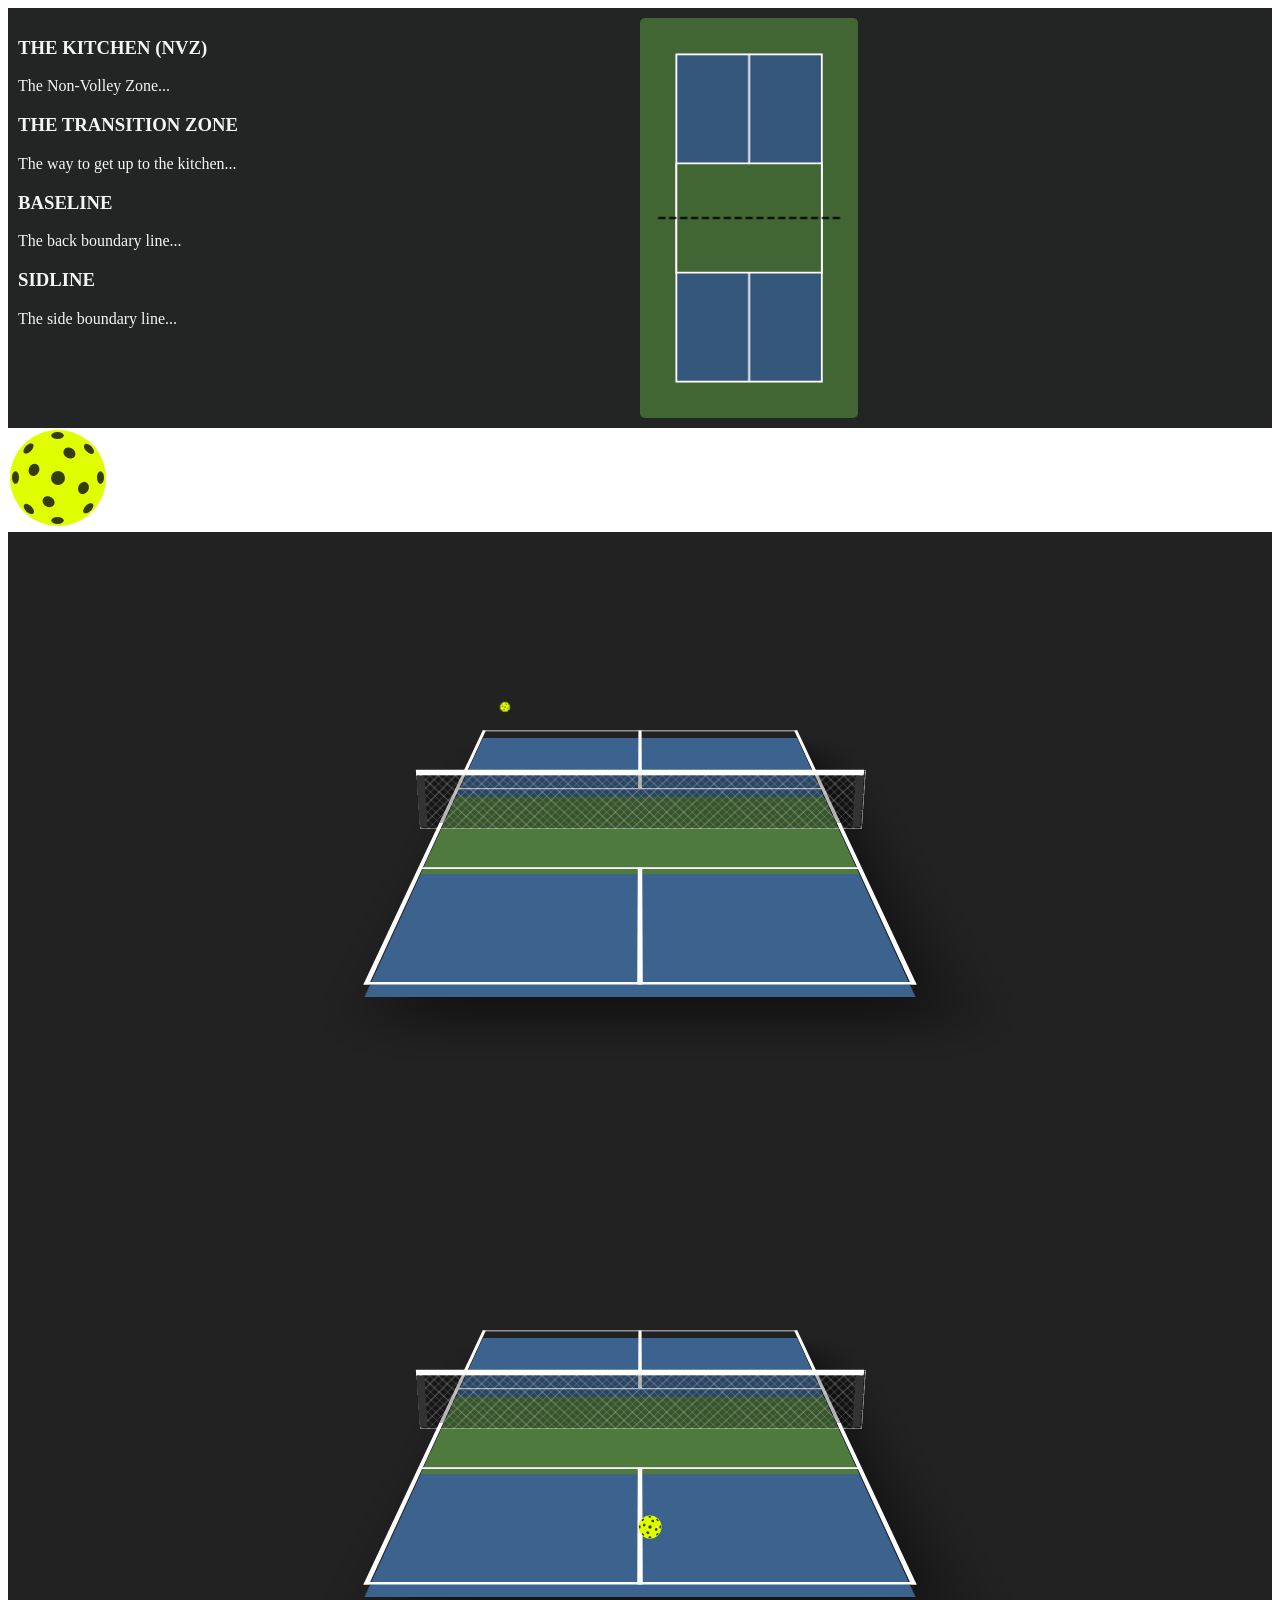
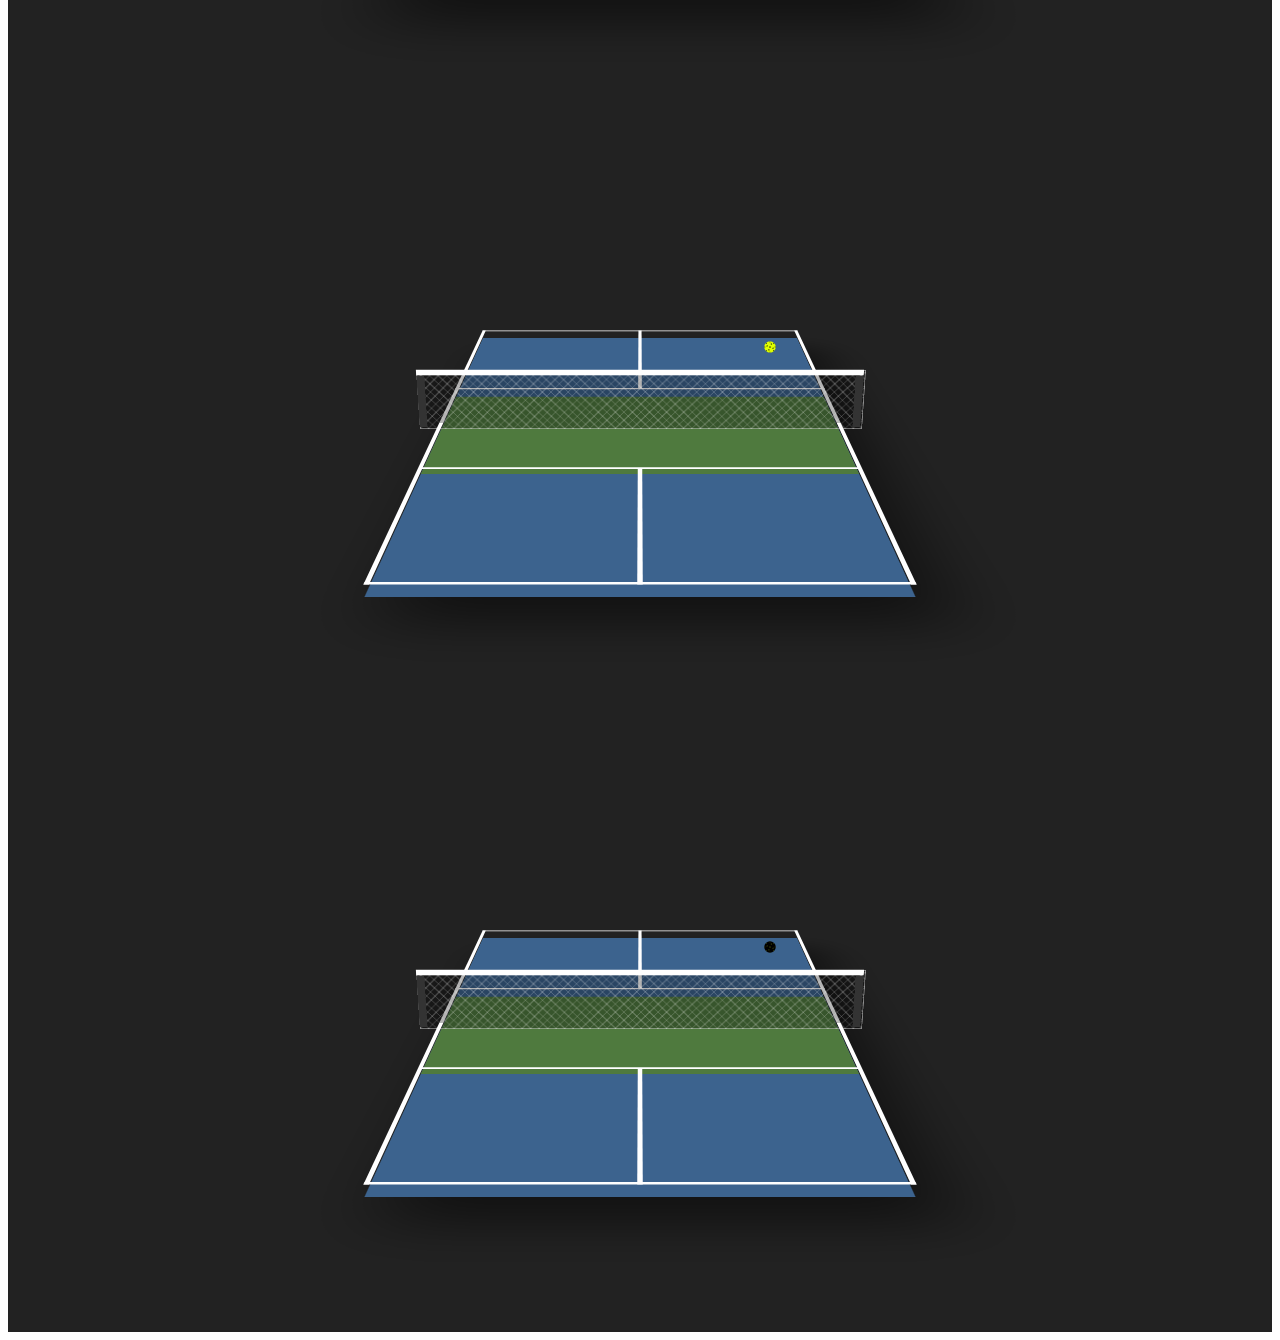
==== unit-6/capstone-css-showcase/index.html @ 26817fcd "pickleball animations" ====
<!DOCTYPE html>
<html lang="en">
<head>
  <meta charset="UTF-8">
  <meta name="viewport" content="width=device-width, initial-scale=1.0">
  <title>Document</title>
  <link rel="stylesheet" href="./css/main.css" />
</head>
<body>
  <section class="court-anatomy">
    <div class="anatomy-legend">
      <div class="legend-item" data-court-target="kitchen">
        <h3 class="legend-title">THE KITCHEN (NVZ)</h3>
        <p class="legend-desc">The Non-Volley Zone...</p>
      </div>
      <div class="legend-item" data-court-target="transition">
        <h3 class="legend-title">THE TRANSITION ZONE</h3>
        <p class="legend-desc">The way to get up to the kitchen...</p>
      </div>
      <div class="legend-item" data-court-target="baseline">
        <h3 class="legend-title">BASELINE</h3>
        <p class="legend-desc">The back boundary line...</p>
      </div>
      <div class="legend-item" data-court-target="sideline">
        <h3 class="legend-title">SIDLINE</h3>
        <p class="legend-desc">The side boundary line...</p>
      </div>
    </div>

    <svg class="court-svg" viewBox="0 0 60 110">
      <!-- COURT AREA -->
      <!-- transition zone area -->
      <rect class="transition-area" x="10" y="10" width="40" height="90" />
      <!-- kitchen area -->
      <path class="kitchen" d="M 10 40 L 50 40 L 50 70 L 10 70 Z" />

      <!-- BASELINES -->
      <!-- upper court side baseline -->
      <line class="baseline-highlight" x1="10" y1="10" x2="50" y2="10"/> 
      <!-- lower court side baseline -->
      <line class="baseline-highlight" x1="50" y1="100" x2="10" y2="100"/> 

      <!-- SIDELINES -->
      <!-- upper left sideline -->
      <line class="sideline-highlight" x1="10" y1="10" x2="10" y2="40"/> 
      <!-- upper right sideline -->
      <line class="sideline-highlight" x1="50" y1="10" x2="50" y2="40"/> 
      <!-- lower left sideline -->
      <line class="sideline-highlight" x2="10" y2="70" x1="10" y1="100"/> 
      <!-- lower right sideline -->
      <line class="sideline-highlight" x2="50" y2="70" x1="50" y1="100"/> 

      <!-- MIDLINES -->
      <!-- upper midline -->
      <line class="line" x1="30" y1="10" x2="30" y2="40"/>
      <!-- lower midline -->
      <line class="line" x1="30" y1="70" x2="30" y2="100"/>

      <!-- court line -->
      <!-- kitchen lines -->
      <path class="kitchen-highlight" d="M 10 40 L 50 40 L 50 70 L 10 70 Z" />
      <!-- transition zone lines -->
      <path class="transition-highlight" d="M 10 10 L 50 10 L 50 40 L 10 40 Z" />
      <path class="transition-highlight" d="M 50 100 L 10 100 L 10 70 L 50 70 Z" />

      <!-- NET -->
      <line class="net-line" x1="5" y1="55" x2="55" y2="55" />
      

    </svg>
  </section>
  <section>
    <svg class="pickleball-ball" viewBox="0 0 100 100">
      <defs>
        <g id="hole-template">
          <circle cx="0" cy="0" r="7" fill="#353d0c"/>
        </g>
      </defs>

      <!-- pickleball color: #dfff00 -->
      <circle cx="50" cy="50" r="48" fill="#dfff00" />

      <!-- MIDDLE HOLES-->
      <!-- center -->
      <use href="#hole-template" x="50" y="50" />
      <!-- top left -->
      <use href="#hole-template" x="55" y="30" class="hole-middle-tl" />
      <!-- top right -->
      <use href="#hole-template" x="12" y="73" class="hole-middle-tr" />
      <!-- bottom right -->
      <use href="#hole-template" x="125" y="25" class="hole-middle-br" />
      <!-- bottom left -->
      <use href="#hole-template" x="-58" y="80" class="hole-middle-bl" />


      <!-- EDGES HOLES -->
      <!-- top -->
      <use href="#hole-template" x="55" y="15" class="hole-up" />
      <!-- bottom -->
      <use href="#hole-template" x="55" y="185" class="hole-down" />
      <!-- left -->
      <use href="#hole-template" x="15" y="55" class="hole-left" />
      <!-- right -->
      <use href="#hole-template" x="185" y="55" class="hole-right" />
      <!-- top left -->
      <use href="#hole-template" x="58" y="0" class="hole-edge-tl" />
      <!-- top right -->
      <use href="#hole-template" x="85" y="80" class="hole-edge-tr" />
      <!-- bottom right -->
      <use href="#hole-template" x="227" y="0" class="hole-edge-br" />
      <!-- bottom left -->
      <use href="#hole-template" x="-85" y="80" class="hole-edge-bl" />
    </svg>
  </section>
  <div class="perspective-container">
    <div class="court-3d">
      <div class="line baseline top"></div>
      <div class="line baseline bottom"></div>
      <div class="line sideline left"></div>
      <div class="line sideline right"></div>

      <div class="kitchen-surface top-k-surface"></div>
      <div class="kitchen-surface bottom-k-surface"></div>

      <div class="line kitchen-line top-k"></div>
      <div class="line kitchen-line bottom-k"></div>
      <div class="line midline top-m"></div>
      <div class="line midline bottom-m"></div>

      <div class="net-container">
        <div class="net-mesh"></div>
        <div class="net-top-tape"></div>
      </div>
    </div>
    <section>
      <svg class="pickleball-ball serve-ball" viewBox="0 0 100 100">
        <!-- pickleball color: #dfff00 -->
        <circle cx="50" cy="50" r="48" fill="#dfff00" />

        <!-- MIDDLE HOLES-->
        <!-- center -->
        <use href="#hole-template" x="50" y="50" />
        <!-- top left -->
        <use href="#hole-template" x="55" y="30" class="hole-middle-tl" />
        <!-- top right -->
        <use href="#hole-template" x="12" y="73" class="hole-middle-tr" />
        <!-- bottom right -->
        <use href="#hole-template" x="125" y="25" class="hole-middle-br" />
        <!-- bottom left -->
        <use href="#hole-template" x="-58" y="80" class="hole-middle-bl" />


        <!-- EDGES HOLES -->
        <!-- top -->
        <use href="#hole-template" x="55" y="15" class="hole-up" />
        <!-- bottom -->
        <use href="#hole-template" x="55" y="185" class="hole-down" />
        <!-- left -->
        <use href="#hole-template" x="15" y="55" class="hole-left" />
        <!-- right -->
        <use href="#hole-template" x="185" y="55" class="hole-right" />
        <!-- top left -->
        <use href="#hole-template" x="58" y="0" class="hole-edge-tl" />
        <!-- top right -->
        <use href="#hole-template" x="85" y="80" class="hole-edge-tr" />
        <!-- bottom right -->
        <use href="#hole-template" x="227" y="0" class="hole-edge-br" />
        <!-- bottom left -->
        <use href="#hole-template" x="-85" y="80" class="hole-edge-bl" />
      </svg>
    </section>
  </div>

  <div class="perspective-container">
    <div class="court-3d">
      <div class="line baseline top"></div>
      <div class="line baseline bottom"></div>
      <div class="line sideline left"></div>
      <div class="line sideline right"></div>

      <div class="kitchen-surface top-k-surface"></div>
      <div class="kitchen-surface bottom-k-surface"></div>

      <div class="line kitchen-line top-k"></div>
      <div class="line kitchen-line bottom-k"></div>
      <div class="line midline top-m"></div>
      <div class="line midline bottom-m"></div>

      <div class="net-container">
        <div class="net-mesh"></div>
        <div class="net-top-tape"></div>
      </div>
    </div>
    <section>
      <svg class="pickleball-ball return-ball" viewBox="0 0 100 100">
        <!-- pickleball color: #dfff00 -->
        <circle cx="50" cy="50" r="48" fill="#dfff00" />

        <!-- MIDDLE HOLES-->
        <!-- center -->
        <use href="#hole-template" x="50" y="50" />
        <!-- top left -->
        <use href="#hole-template" x="55" y="30" class="hole-middle-tl" />
        <!-- top right -->
        <use href="#hole-template" x="12" y="73" class="hole-middle-tr" />
        <!-- bottom right -->
        <use href="#hole-template" x="125" y="25" class="hole-middle-br" />
        <!-- bottom left -->
        <use href="#hole-template" x="-58" y="80" class="hole-middle-bl" />


        <!-- EDGES HOLES -->
        <!-- top -->
        <use href="#hole-template" x="55" y="15" class="hole-up" />
        <!-- bottom -->
        <use href="#hole-template" x="55" y="185" class="hole-down" />
        <!-- left -->
        <use href="#hole-template" x="15" y="55" class="hole-left" />
        <!-- right -->
        <use href="#hole-template" x="185" y="55" class="hole-right" />
        <!-- top left -->
        <use href="#hole-template" x="58" y="0" class="hole-edge-tl" />
        <!-- top right -->
        <use href="#hole-template" x="85" y="80" class="hole-edge-tr" />
        <!-- bottom right -->
        <use href="#hole-template" x="227" y="0" class="hole-edge-br" />
        <!-- bottom left -->
        <use href="#hole-template" x="-85" y="80" class="hole-edge-bl" />
      </svg>
    </section>
  </div>

  <div class="perspective-container">
    <div class="court-3d">
      <div class="line baseline top"></div>
      <div class="line baseline bottom"></div>
      <div class="line sideline left"></div>
      <div class="line sideline right"></div>

      <div class="kitchen-surface top-k-surface"></div>
      <div class="kitchen-surface bottom-k-surface"></div>

      <div class="line kitchen-line top-k"></div>
      <div class="line kitchen-line bottom-k"></div>
      <div class="line midline top-m"></div>
      <div class="line midline bottom-m"></div>

      <div class="net-container">
        <div class="net-mesh"></div>
        <div class="net-top-tape"></div>
      </div>
    </div>
    <section>
      <svg class="pickleball-ball third-shot" viewBox="0 0 100 100">
        <!-- pickleball color: #dfff00 -->
        <circle cx="50" cy="50" r="48" fill="#dfff00" />

        <!-- MIDDLE HOLES-->
        <!-- center -->
        <use href="#hole-template" x="50" y="50" />
        <!-- top left -->
        <use href="#hole-template" x="55" y="30" class="hole-middle-tl" />
        <!-- top right -->
        <use href="#hole-template" x="12" y="73" class="hole-middle-tr" />
        <!-- bottom right -->
        <use href="#hole-template" x="125" y="25" class="hole-middle-br" />
        <!-- bottom left -->
        <use href="#hole-template" x="-58" y="80" class="hole-middle-bl" />


        <!-- EDGES HOLES -->
        <!-- top -->
        <use href="#hole-template" x="55" y="15" class="hole-up" />
        <!-- bottom -->
        <use href="#hole-template" x="55" y="185" class="hole-down" />
        <!-- left -->
        <use href="#hole-template" x="15" y="55" class="hole-left" />
        <!-- right -->
        <use href="#hole-template" x="185" y="55" class="hole-right" />
        <!-- top left -->
        <use href="#hole-template" x="58" y="0" class="hole-edge-tl" />
        <!-- top right -->
        <use href="#hole-template" x="85" y="80" class="hole-edge-tr" />
        <!-- bottom right -->
        <use href="#hole-template" x="227" y="0" class="hole-edge-br" />
        <!-- bottom left -->
        <use href="#hole-template" x="-85" y="80" class="hole-edge-bl" />
      </svg>
    </section>
  </div>






  <!-- more space delete later -->
  <div class="perspective-container">
    <div class="court-3d">
      <div class="line baseline top"></div>
      <div class="line baseline bottom"></div>
      <div class="line sideline left"></div>
      <div class="line sideline right"></div>

      <div class="kitchen-surface top-k-surface"></div>
      <div class="kitchen-surface bottom-k-surface"></div>

      <div class="line kitchen-line top-k"></div>
      <div class="line kitchen-line bottom-k"></div>
      <div class="line midline top-m"></div>
      <div class="line midline bottom-m"></div>

      <div class="net-container">
        <div class="net-mesh"></div>
        <div class="net-top-tape"></div>
      </div>
    </div>
    <section>
      <svg class="pickleball-ball third-shot" viewBox="0 0 100 100">
        <!-- pickleball color: #dfff00 -->
        <circle cx="50" cy="50" r="48" />

        <!-- MIDDLE HOLES-->
        <!-- center -->
        <use href="#hole-template" x="50" y="50" />
        <!-- top left -->
        <use href="#hole-template" x="55" y="30" class="hole-middle-tl" />
        <!-- top right -->
        <use href="#hole-template" x="12" y="73" class="hole-middle-tr" />
        <!-- bottom right -->
        <use href="#hole-template" x="125" y="25" class="hole-middle-br" />
        <!-- bottom left -->
        <use href="#hole-template" x="-58" y="80" class="hole-middle-bl" />


        <!-- EDGES HOLES -->
        <!-- top -->
        <use href="#hole-template" x="55" y="15" class="hole-up" />
        <!-- bottom -->
        <use href="#hole-template" x="55" y="185" class="hole-down" />
        <!-- left -->
        <use href="#hole-template" x="15" y="55" class="hole-left" />
        <!-- right -->
        <use href="#hole-template" x="185" y="55" class="hole-right" />
        <!-- top left -->
        <use href="#hole-template" x="58" y="0" class="hole-edge-tl" />
        <!-- top right -->
        <use href="#hole-template" x="85" y="80" class="hole-edge-tr" />
        <!-- bottom right -->
        <use href="#hole-template" x="227" y="0" class="hole-edge-br" />
        <!-- bottom left -->
        <use href="#hole-template" x="-85" y="80" class="hole-edge-bl" />
      </svg>
    </section>
  </div>
</body>
</html>
---- unit-6/capstone-css-showcase/css/main.css ----
.court-svg {
  background-color: #426534/* #305071 */;
  height: 100%;
  border-radius: 5px;
  stroke: white;
  stroke-width: 0.5px;
  .transition-area {
    fill: #34567a;
  }

  .transition-highlight {
    fill: transparent;
    stroke-dasharray: 155;
    stroke-dashoffset: 155;
    transition: stroke-dashoffset 1s ease-out;
  }

  .kitchen {
    fill: #426534;
  }

  .kitchen-highlight {
    fill: transparent;
    stroke-dasharray: 140;
    stroke-dashoffset: 140;
    transition: stroke-dashoffset 1s ease-out;
  }

  .baseline-highlight {
    stroke-dasharray: 40;
    stroke-dashoffset: 40;
    transition: stroke-dashoffset 0.5s ease-out;
  }

  .sideline-highlight {
    stroke-dasharray: 30;
    stroke-dashoffset: 30;
    transition: stroke-dashoffset 0.5s ease-out;
  }

  .net-line {
    stroke: black;
    stroke-dasharray: 2 1;
  }
}

.anatomy-legend {
  &:has([data-court-target="kitchen"]:hover) {
    & [data-court-target="kitchen"] {
      color: red;
    }
    & ~ .court-svg .kitchen-highlight {
      stroke: #E2FF33;
      stroke-dashoffset: 0;
    }
  }
  &:has([data-court-target="transition"]:hover) {
    & [data-court-target="transition"] {
      color: red;
    }
    & ~ .court-svg .transition-highlight {
      stroke: #E2FF33;
      stroke-dashoffset: 0;
    }
  }
  &:has([data-court-target="baseline"]:hover) {
    & [data-court-target="baseline"] {
      color: red;
    }
    & ~ .court-svg .baseline-highlight {
      stroke: #E2FF33;
      stroke-dashoffset: 0;
    }
  }
  &:has([data-court-target="sideline"]:hover) {
    & [data-court-target="sideline"] {
      color: red;
    }
    & ~ .court-svg .sideline-highlight {
      stroke: #E2FF33;
      stroke-dashoffset: 0;
    }
  }
}

.court-anatomy {
  color: whitesmoke;
  background-color: rgb(35, 36, 36);
  height: 400px;
  padding: 10px;
  display: grid;
  grid-template-columns: 1fr 1fr;

}

.pickleball-ball {
  width: 100px;
  use {
    transform-box: fill-box;
    transform-origin: center;
  }

  /* holes */
  .hole-up, .hole-down {
    transform: scale(0.9, 0.5);
  }
  .hole-left, .hole-right {
    transform: scale(0.5, 0.9);
  }
  .hole-edge-tr {
    transform: rotate(-45deg) scale(0.5, 0.9);
  }
  .hole-edge-tl {
    transform: rotate(45deg) scale(0.5, 0.9);
  }
  .hole-edge-bl {
    transform: rotate(-45deg) scale(0.5, 0.9);
  }
  .hole-edge-br {
    transform: rotate(45deg) scale(0.5, 0.9);
  }
  .hole-middle-tl {
    transform: rotate(25deg) scale(0.75, 0.9);
  }
  .hole-middle-tr {
    transform: rotate(-60deg) scale(0.75, 0.9);
  }
  .hole-middle-br {
    transform: rotate(25deg) scale(0.75, 0.9);
  }
  .hole-middle-bl {
    transform: rotate(-60deg) scale(0.75, 0.9);
  }
}

.perspective-container {
  perspective: 1200px;
  width: 100%;
  height: 600px;
  display: flex;
  justify-content: center;
  align-items: center;
  background: #222;
}

.court-3d {
  width: 400px;
  height: 700px;
  background-color: #3C638E;
  position: relative;
  transform: rotateX(70deg);
  transform-style: preserve-3d;
  box-shadow: 20px 40px 60px rgba(0,0,0,0.5);
}

.kitchen-surface {
  position: absolute;
  width: 100%;
  height: 16%; 
  background-color: #4f7a3e;
  left: 0;
  z-index: 1;
  &.top-k-surface {
    top: 34%;
  }
  &.bottom-k-surface {
    top: 50%;
  }
}


/* Generic Line Style */
.line {
  position: absolute;
  background-color: white;
  transform: translateZ(10px);
  z-index: 5;
}

/* Baselines */
.baseline { 
  width: 100%; 
  height: 4px; 
  .top { 
    top: 0; 
  }
  &.bottom { 
    bottom: 0; 
  }
}
/* Sidelines */
.sideline { 
  width: 4px; 
  height: 100%; 
  &.left { 
    left: 0; 
  }
  &.right { 
    right: 0; 
  }
}

/* Midlines */
.midline { 
  width: 4px; 
  height: 34%; 
  left: calc(50% - 2px); 
  &.top-m {
    top: 0; 
  }
  &.bottom-m { 
    bottom: 0; 
    height: 32.5%
  }
}

/* Kitchenlines */
.kitchen-line { 
  width: 100%; 
  height: 4px; 
  &.top-k { 
    top: 34%; 
  }
  &.bottom-k {
    bottom: 34%; 
    transform: translateZ(5px);
  }
}

/* Net */
.net-container {
  position: absolute;
  top: 50%;
  width: 110%;
  height: 60px;
  left: -5%;
  transform: rotateX(-90deg) translateY(-65px);
  transform-origin: top;
  transform-style: preserve-3d;
  z-index: 10;

  /* Net Post */
  &::after, &::before {
    content: '';
    position: absolute;
    width: 8px;
    height: 90%;
    background: #333;
    bottom: 0;
  }
  &::before {
    left: 0;
  }
  &::after {
    right: 0;
  }
}

/* Net Net */
.net-mesh {
  width: 100%;
  height: 100%;
  background: 
    repeating-linear-gradient(45deg, transparent, transparent 5px, rgba(255,255,255,0.2) 5px, rgba(255,255,255,0.2) 6px),
    repeating-linear-gradient(-45deg, transparent, transparent 5px, rgba(255,255,255,0.2) 5px, rgba(255,255,255,0.2) 6px);
  background-color: rgba(0,0,0,0.3);
  border: 1px solid rgba(255,255,255,0.5);
}

/* Net Tape */
.net-top-tape {
  position: absolute;
  top: 0;
  width: 100%;
  height: 6px;
  background: white;
}

@keyframes serve {
  0%, 50% {
    transform: 
      translateX(-30px)
      translateY(80px)
      rotate(0deg);
  }
  52% {
    transform: 
      translateX(-43px)
      translateY(40px)
      rotate(250deg);
  }
  55% {
    transform: 
      translateX(-65px)
      translateY(0px)
      rotate(500deg)
      scale(0.9);
  }
  60% {
    transform: 
      translateX(-100px)
      translateY(-50px)
      rotate(750deg)
      scale(0.8);
  }
  65% {
    transform: 
      translateX(-125px)
      translateY(-75px)
      rotate(1000deg)
      scale(0.7);
  }
  70% {
    transform: 
      translateX(-150px)
      translateY(-95px)
      rotate(1250deg)
      scale(0.65);
  }
  75% {
    transform: 
      translateX(-175px)
      translateY(-105px)
      rotate(1500deg)
      scale(0.6);
  }
  /* peak */
  80% {
    transform: 
      translateX(-200px)
      translateY(-110px)
      rotate(1750deg)
      scale(0.55);
  }
  85% {
    transform: 
      translateX(-250px)
      translateY(-108px)
      rotate(2000deg)
      scale(0.5);
  }
  /* bounce */
  90% {
    transform: 
      translateX(-300px)
      translateY(-100px)
      rotate(2250deg)
      scale(0.45);
  }
  95% {
    transform: 
      translateX(-325px)
      translateY(-130px)
      rotate(2500deg)
      scale(0.4);
  }
  100% {
    transform: 
      translateX(-350px)
      translateY(-140px)
      rotate(2750deg)
      scale(0.35);
  }
}

.serve-ball {
  width: 30px;
  position: absolute;
  transform: 
    translateX(-350px)
    translateY(-140px)
    scale(0.35);
  animation: 
    serve linear;
  animation-timeline: view();
  animation-range: -10% 70% ;
}

@keyframes return {
  0%, 50% {
    transform: 
      translateX(-250px)
      translateY(-108px)
      rotate(2000deg)
      scale(0.5);
  }
  /* serve bounce */
  55% {
    transform: 
      translateX(-300px)
      translateY(-100px)
      rotate(0deg)
      scale(0.45);
  }
  60% {
    transform: 
      translateX(-325px)
      translateY(-130px)
      rotate(250deg)
      scale(0.4);
  }
  /* return starts here */
  65% {
    transform: 
      translateX(-350px)
      translateY(-140px)
      rotate(500deg)
      scale(0.35);
  }
  70% {
    transform: 
      translateX(-310px)
      translateY(-130px)
      rotate(750deg)
      scale(0.4);
  }
  75% {
    transform: 
      translateX(-285px)
      translateY(-110px)
      rotate(1000deg)
      scale(0.5);
  }
  80% {
    transform: 
      translateX(-260px)
      translateY(-60px)
      rotate(1250deg)
      scale(0.6);
  }
  85% {
    transform: 
      translateX(-243px)
      translateY(15px)
      rotate(1500deg)
      scale(0.65);
  }
  /* return bounce */
  90% {
    transform: 
      translateX(-240px)
      translateY(80px)
      rotate(1750deg)
      scale(0.7);
  }
  93% {
    transform: 
      translateX(-230px)
      translateY(73px)
      rotate(2000deg)
      scale(0.75);
  }
  95% {
    transform: 
      translateX(-225px)
      translateY(70px)
      rotate(2250deg)
      scale(0.8);
  }
  97% {
    transform: 
      translateX(-215px)
      translateY(73px)
      rotate(2500deg)
      scale(0.8);
  }
  100% {
    transform: 
      translateX(-205px)
      translateY(80px)
      rotate(2750deg)
      scale(0.8);
  }
}

.return-ball {
  width: 30px;
  position: absolute;
  transform: 
    translateX(-205px)
    translateY(80px)
    scale(0.8);
  animation: 
    return linear;
  animation-timeline: view();
  animation-range: -10% 70% ;
}

@keyframes third-shot {
  0%, 50% {
    transform: 
      translateX(-243px)
      translateY(15px)
      rotate(0deg)
      scale(0.65);
  }
  /* return bounce */
  55% {
    transform: 
      translateX(-240px)
      translateY(80px)
      rotate(250deg)
      scale(0.7);
  }
  58% {
    transform: 
      translateX(-230px)
      translateY(73px)
      rotate(500deg)
      scale(0.75);
  }
  60% {
    transform: 
      translateX(-225px)
      translateY(70px)
      rotate(750deg)
      scale(0.8);
  }
  62% {
    transform: 
      translateX(-215px)
      translateY(73px)
      rotate(850deg)
      scale(0.8);
  }
  /* third-shot starts here */
  65% {
    transform: 
      translateX(-205px)
      translateY(80px)
      rotate(1000deg)
      scale(0.8);
  }
  70% {
    transform: 
      translateX(-180px)
      translateY(15px)
      rotate(1250deg)
      scale(0.7);
  }
  80% {
    transform: 
      translateX(-155px)
      translateY(-40px)
      rotate(1500deg)
      scale(0.6);
  }
  85% {
    transform: 
      translateX(-135px)
      translateY(-70px)
      rotate(1750deg)
      scale(0.55);
  }
  90% {
    transform: 
      translateX(-120px)
      translateY(-80px)
      rotate(2000deg)
      scale(0.5);
  }
  100% {
    transform: 
      translateX(-85px)
      translateY(-100px)
      rotate(2250deg)
      scale(0.4);
  }
}

.third-shot {
  width: 30px;
  position: absolute;
  transform: 
    translateX(-85px)
    translateY(-100px)
    scale(0.4);
  animation: 
    third-shot linear;
  animation-timeline: view();
  animation-range: -10% 70% ;
}

/* Fix disappearing lines */
.court-3d, .line {

  /* Prevents the 'thinning' effect during rotation */
  transform-style: preserve-3d;
  
}
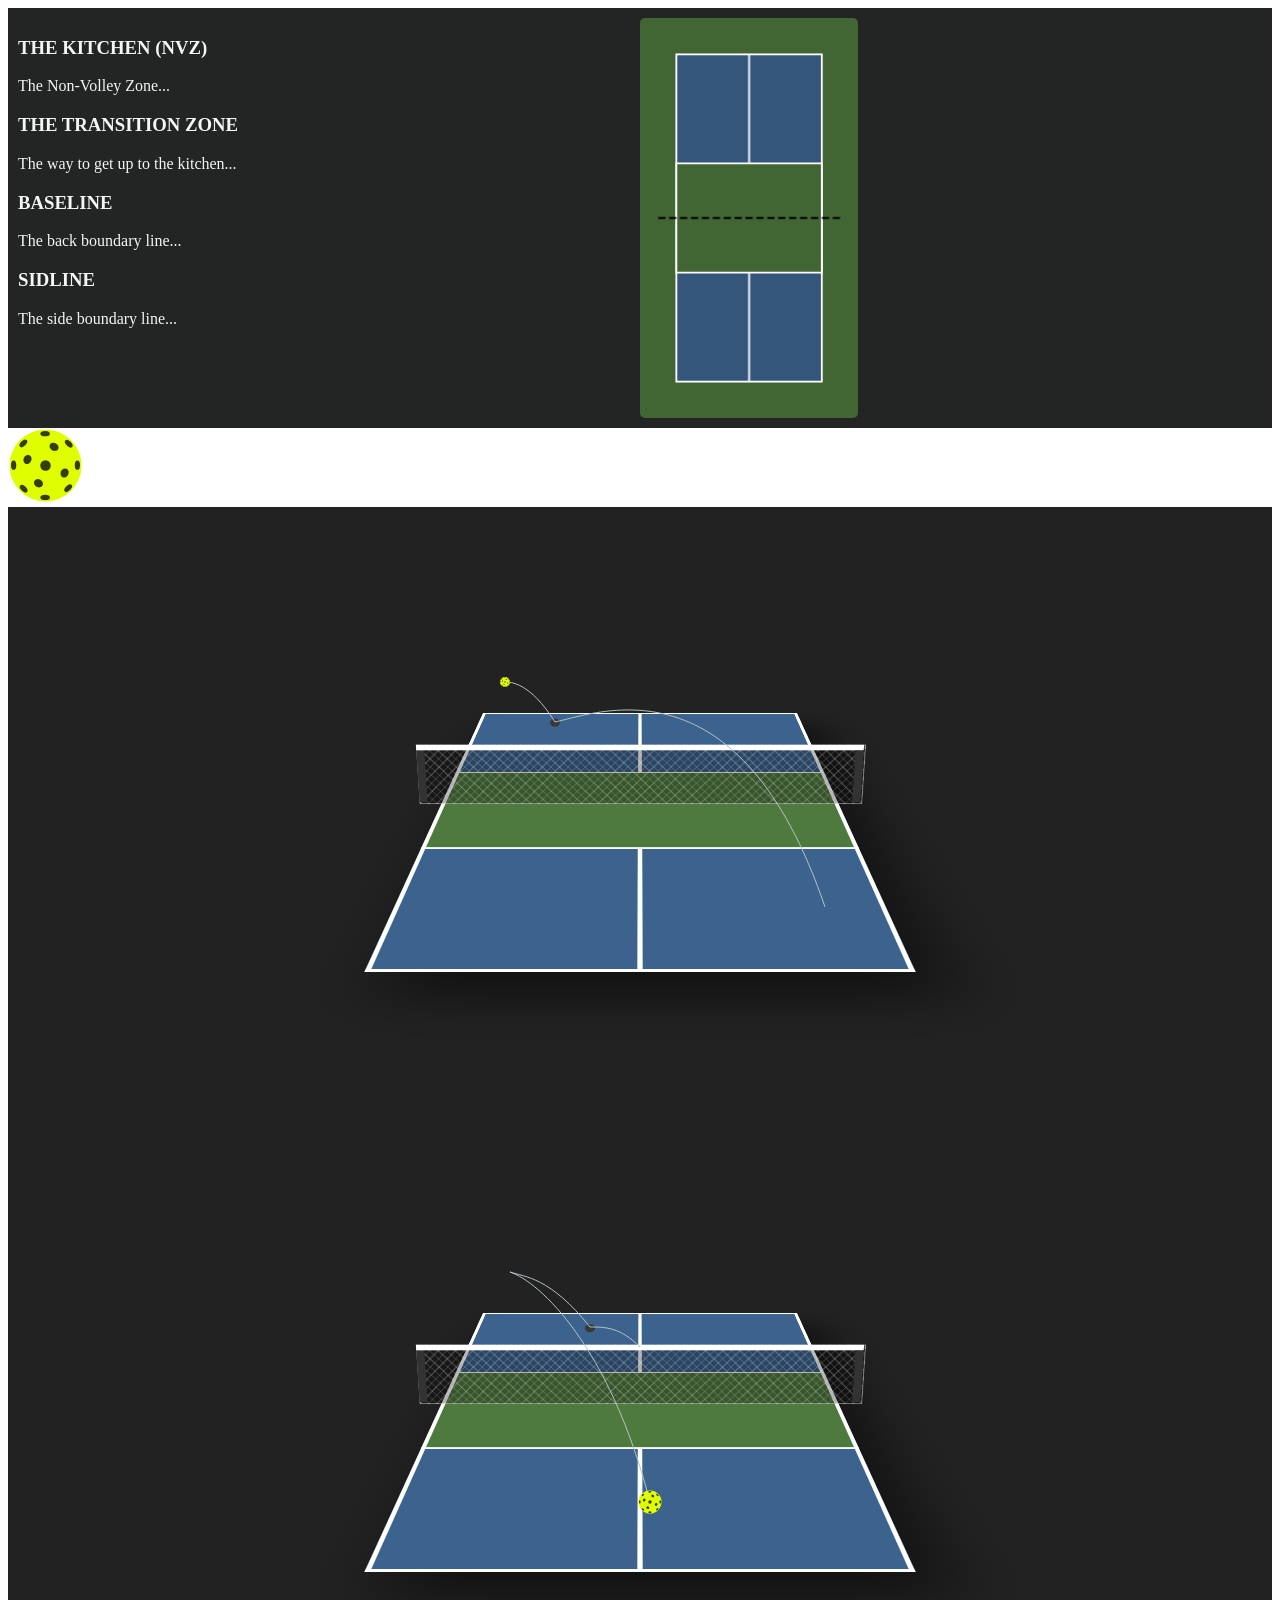
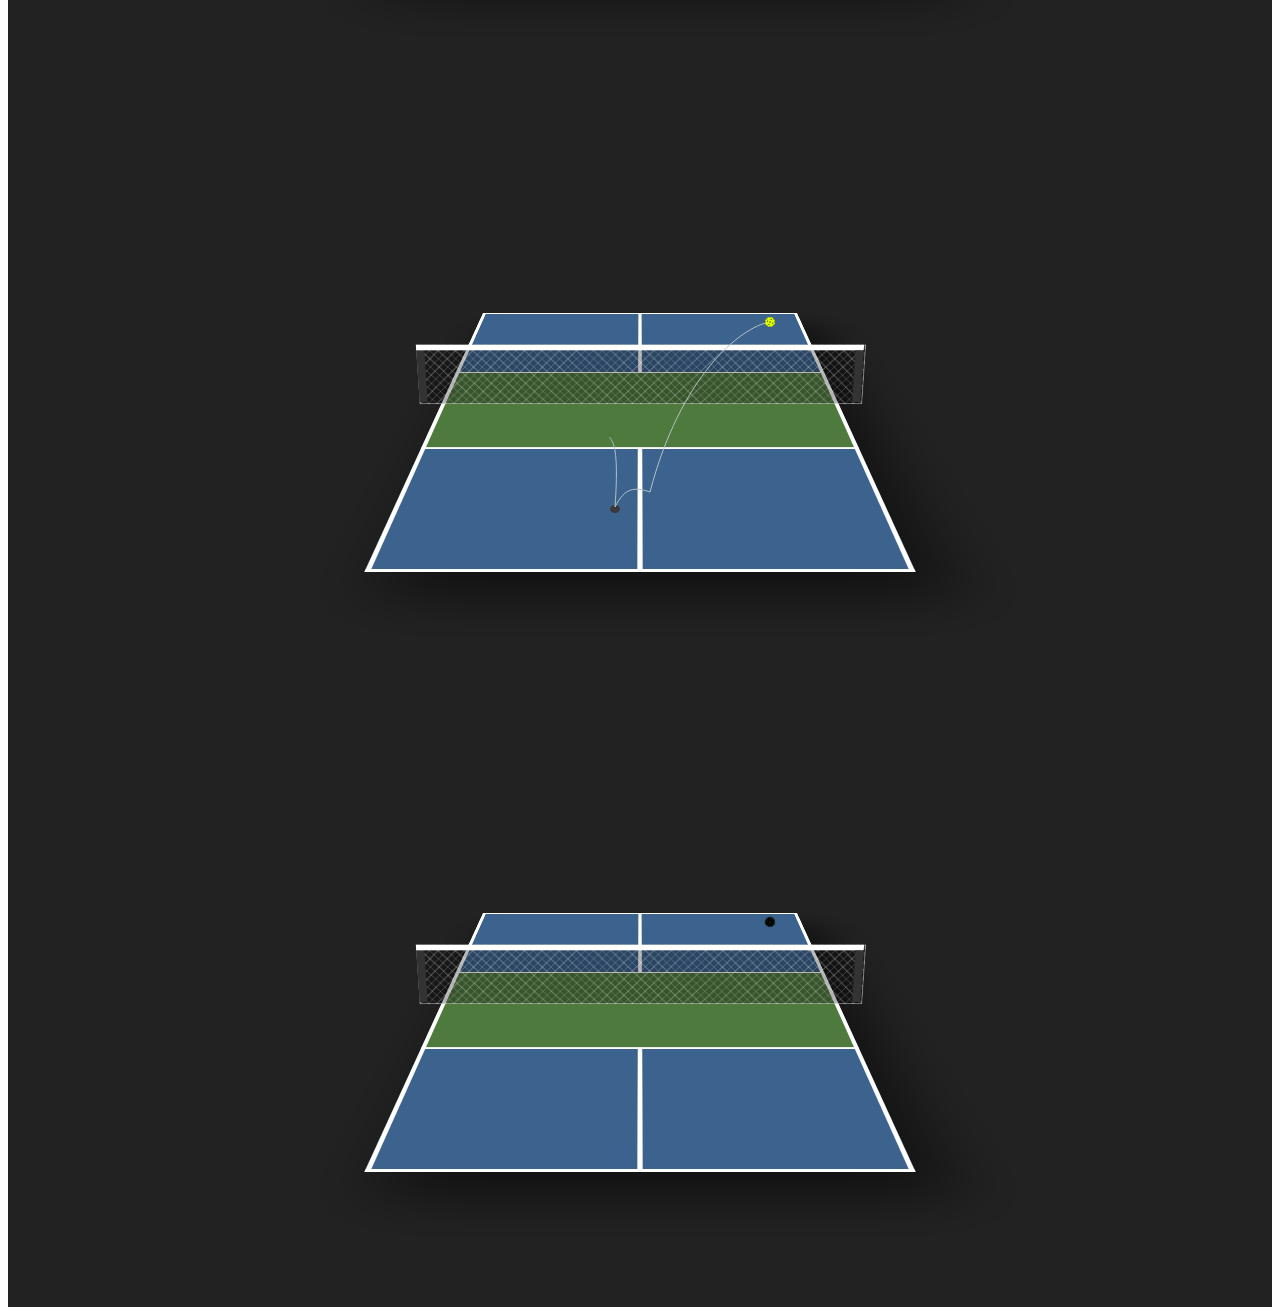
==== commit e75f18ef: "reduce-motion path" ====
--- a/unit-6/capstone-css-showcase/index.html
+++ b/unit-6/capstone-css-showcase/index.html
@@ -112,6 +112,8 @@
       <use href="#hole-template" x="-85" y="80" class="hole-edge-bl" />
     </svg>
   </section>
+
+  <!-- serve rule -->
   <div class="perspective-container">
     <div class="court-3d">
       <div class="line baseline top"></div>
@@ -169,8 +171,15 @@
         <use href="#hole-template" x="-85" y="80" class="hole-edge-bl" />
       </svg>
     </section>
+    <section class="path-container">
+      <svg viewBox="0 0 400 300">
+        <circle class="bounce-marker" cx="115" cy="82" r="5" />
+        <path class="path" d="M 385 250 C 300 0 160 55 115 65 C 90 25 70 25 65 25" />
+      </svg>
+    </section>
   </div>
 
+  <!-- return rule -->
   <div class="perspective-container">
     <div class="court-3d">
       <div class="line baseline top"></div>
@@ -228,8 +237,15 @@
         <use href="#hole-template" x="-85" y="80" class="hole-edge-bl" />
       </svg>
     </section>
+    <section class="path-container">
+      <svg viewBox="0 0 400 300">
+        <circle class="bounce-marker" cx="150" cy="89" r="5" />
+        <path class="path" d="M 200 90 C 180 70 165 70 150 70 C 110 20 85 20 70 15 C 100 25 170 90 210 245" />
+      </svg>
+    </section>
   </div>
 
+  <!-- third shot rule -->
   <div class="perspective-container">
     <div class="court-3d">
       <div class="line baseline top"></div>
@@ -287,6 +303,13 @@
         <use href="#hole-template" x="-85" y="80" class="hole-edge-bl" />
       </svg>
     </section>
+    
+    <section class="path-container">
+      <svg viewBox="0 0 400 300">
+        <circle class="bounce-marker" cx="175" cy="315" r="5" />
+        <path class="path" d="M 170 180 C 170 185 180 180 175 250 C 185 230 195 230 210 235 C 240 120 300 70 330 65" />
+      </svg>
+    </section>
   </div>
 
 
--- a/unit-6/capstone-css-showcase/css/main.css
+++ b/unit-6/capstone-css-showcase/css/main.css
@@ -1,11 +1,19 @@
+:root {
+  --court-green: #426534;
+  --court-blue: #305071;
+  --court-transition: #34567a;
+  
+}
+
+
 .court-svg {
-  background-color: #426534/* #305071 */;
+  background-color: var(--court-green);/* var(--court-blue) */;
   height: 100%;
   border-radius: 5px;
   stroke: white;
   stroke-width: 0.5px;
   .transition-area {
-    fill: #34567a;
+    fill: var(--court-transition);
   }
 
   .transition-highlight {
@@ -50,7 +58,7 @@
       color: red;
     }
     & ~ .court-svg .kitchen-highlight {
-      stroke: #E2FF33;
+      stroke: red;
       stroke-dashoffset: 0;
     }
   }
@@ -59,7 +67,7 @@
       color: red;
     }
     & ~ .court-svg .transition-highlight {
-      stroke: #E2FF33;
+      stroke: red;
       stroke-dashoffset: 0;
     }
   }
@@ -68,7 +76,7 @@
       color: red;
     }
     & ~ .court-svg .baseline-highlight {
-      stroke: #E2FF33;
+      stroke: red;
       stroke-dashoffset: 0;
     }
   }
@@ -77,7 +85,7 @@
       color: red;
     }
     & ~ .court-svg .sideline-highlight {
-      stroke: #E2FF33;
+      stroke: red;
       stroke-dashoffset: 0;
     }
   }
@@ -94,12 +102,12 @@
 }
 
 .pickleball-ball {
-  width: 100px;
+  width: 75px;
   use {
     transform-box: fill-box;
     transform-origin: center;
   }
-
+  z-index: 10;
   /* holes */
   .hole-up, .hole-down {
     transform: scale(0.9, 0.5);
@@ -173,10 +181,8 @@
 .line {
   position: absolute;
   background-color: white;
-  transform: translateZ(10px);
   z-index: 5;
 }
-
 /* Baselines */
 .baseline { 
   width: 100%; 
@@ -199,7 +205,6 @@
     right: 0; 
   }
 }
-
 /* Midlines */
 .midline { 
   width: 4px; 
@@ -210,10 +215,8 @@
   }
   &.bottom-m { 
     bottom: 0; 
-    height: 32.5%
-  }
-}
-
+  }
+}
 /* Kitchenlines */
 .kitchen-line { 
   width: 100%; 
@@ -223,7 +226,6 @@
   }
   &.bottom-k {
     bottom: 34%; 
-    transform: translateZ(5px);
   }
 }
 
@@ -255,7 +257,6 @@
     right: 0;
   }
 }
-
 /* Net Net */
 .net-mesh {
   width: 100%;
@@ -266,7 +267,6 @@
   background-color: rgba(0,0,0,0.3);
   border: 1px solid rgba(255,255,255,0.5);
 }
-
 /* Net Tape */
 .net-top-tape {
   position: absolute;
@@ -276,6 +276,16 @@
   background: white;
 }
 
+/* Fix disappearing lines */
+.court-3d, .line {
+  /* Forces the browser to use the GPU for these specific elements */
+  will-change: transform;
+  /* Prevents the 'thinning' effect during rotation */
+  transform-style: preserve-3d;
+  /* Adds a 'fake' thickness to the line rendering */
+  outline: 1px solid transparent; 
+}
+
 @keyframes serve {
   0%, 50% {
     transform: 
@@ -287,41 +297,41 @@
     transform: 
       translateX(-43px)
       translateY(40px)
-      rotate(250deg);
+      rotate(-250deg);
   }
   55% {
     transform: 
       translateX(-65px)
       translateY(0px)
-      rotate(500deg)
+      rotate(-500deg)
       scale(0.9);
   }
   60% {
     transform: 
       translateX(-100px)
       translateY(-50px)
-      rotate(750deg)
+      rotate(-750deg)
       scale(0.8);
   }
   65% {
     transform: 
       translateX(-125px)
       translateY(-75px)
-      rotate(1000deg)
+      rotate(-1000deg)
       scale(0.7);
   }
   70% {
     transform: 
       translateX(-150px)
       translateY(-95px)
-      rotate(1250deg)
+      rotate(-1250deg)
       scale(0.65);
   }
   75% {
     transform: 
       translateX(-175px)
       translateY(-105px)
-      rotate(1500deg)
+      rotate(-1500deg)
       scale(0.6);
   }
   /* peak */
@@ -329,14 +339,14 @@
     transform: 
       translateX(-200px)
       translateY(-110px)
-      rotate(1750deg)
+      rotate(-1750deg)
       scale(0.55);
   }
   85% {
     transform: 
       translateX(-250px)
       translateY(-108px)
-      rotate(2000deg)
+      rotate(-2000deg)
       scale(0.5);
   }
   /* bounce */
@@ -344,23 +354,32 @@
     transform: 
       translateX(-300px)
       translateY(-100px)
-      rotate(2250deg)
+      rotate(-2250deg)
       scale(0.45);
   }
   95% {
     transform: 
       translateX(-325px)
       translateY(-130px)
-      rotate(2500deg)
+      rotate(-2500deg)
       scale(0.4);
   }
   100% {
     transform: 
       translateX(-350px)
       translateY(-140px)
-      rotate(2750deg)
+      rotate(-2750deg)
       scale(0.35);
   }
+}
+
+.path-container {
+  position: absolute;
+  width: 400px;
+  height: 300px;
+  /* border-color: hotpink;
+  border-style: solid;
+  border-width: 2px; */
 }
 
 .serve-ball {
@@ -370,18 +389,31 @@
     translateX(-350px)
     translateY(-140px)
     scale(0.35);
-  animation: 
-    serve linear;
-  animation-timeline: view();
-  animation-range: -10% 70% ;
-}
+  /* animation: serve 2s ease-out infinite; */
+}
+
+.path {
+  /* display: none; */
+  position: absolute;
+  fill: none;
+  stroke: rgb(182, 193, 197);
+  z-index: 5;
+}
+
+.bounce-marker {
+  fill: rgb(57, 57, 57);
+  z-index: 10;
+  transform: 
+    scale(1, 0.8);
+}
+
 
 @keyframes return {
   0%, 50% {
     transform: 
       translateX(-250px)
       translateY(-108px)
-      rotate(2000deg)
+      rotate(0deg)
       scale(0.5);
   }
   /* serve bounce */
@@ -389,14 +421,14 @@
     transform: 
       translateX(-300px)
       translateY(-100px)
-      rotate(0deg)
+      rotate(-250deg)
       scale(0.45);
   }
   60% {
     transform: 
       translateX(-325px)
       translateY(-130px)
-      rotate(250deg)
+      rotate(-500deg)
       scale(0.4);
   }
   /* return starts here */
@@ -404,35 +436,35 @@
     transform: 
       translateX(-350px)
       translateY(-140px)
-      rotate(500deg)
+      rotate(-250deg)
       scale(0.35);
   }
   70% {
     transform: 
       translateX(-310px)
       translateY(-130px)
-      rotate(750deg)
+      rotate(0deg)
       scale(0.4);
   }
   75% {
     transform: 
       translateX(-285px)
       translateY(-110px)
-      rotate(1000deg)
+      rotate(250deg)
       scale(0.5);
   }
   80% {
     transform: 
       translateX(-260px)
       translateY(-60px)
-      rotate(1250deg)
+      rotate(500deg)
       scale(0.6);
   }
   85% {
     transform: 
       translateX(-243px)
       translateY(15px)
-      rotate(1500deg)
+      rotate(750deg)
       scale(0.65);
   }
   /* return bounce */
@@ -440,28 +472,28 @@
     transform: 
       translateX(-240px)
       translateY(80px)
-      rotate(1750deg)
+      rotate(1000deg)
       scale(0.7);
   }
   93% {
     transform: 
       translateX(-230px)
       translateY(73px)
-      rotate(2000deg)
+      rotate(1250deg)
       scale(0.75);
   }
   95% {
     transform: 
       translateX(-225px)
       translateY(70px)
-      rotate(2250deg)
+      rotate(1500deg)
       scale(0.8);
   }
   97% {
     transform: 
       translateX(-215px)
       translateY(73px)
-      rotate(2500deg)
+      rotate(1750deg)
       scale(0.8);
   }
   100% {
@@ -472,7 +504,6 @@
       scale(0.8);
   }
 }
-
 .return-ball {
   width: 30px;
   position: absolute;
@@ -480,11 +511,9 @@
     translateX(-205px)
     translateY(80px)
     scale(0.8);
-  animation: 
-    return linear;
-  animation-timeline: view();
-  animation-range: -10% 70% ;
-}
+  /* animation: return 3s ease-out infinite; */
+}
+  
 
 @keyframes third-shot {
   0%, 50% {
@@ -538,53 +567,65 @@
       rotate(1250deg)
       scale(0.7);
   }
-  80% {
+  75% {
     transform: 
       translateX(-155px)
       translateY(-40px)
-      rotate(1500deg)
+      rotate(1750deg)
       scale(0.6);
   }
-  85% {
+  80% {
     transform: 
       translateX(-135px)
       translateY(-70px)
-      rotate(1750deg)
+      rotate(2000deg)
       scale(0.55);
   }
-  90% {
+  83% {
     transform: 
       translateX(-120px)
       translateY(-80px)
-      rotate(2000deg)
+      rotate(2250deg)
       scale(0.5);
   }
-  100% {
+  87% {
     transform: 
       translateX(-85px)
       translateY(-100px)
-      rotate(2250deg)
-      scale(0.4);
-  }
-}
-
+      rotate(2500deg)
+      scale(0.35);
+  }
+}
 .third-shot {
   width: 30px;
   position: absolute;
   transform: 
     translateX(-85px)
     translateY(-100px)
-    scale(0.4);
-  animation: 
-    third-shot linear;
-  animation-timeline: view();
-  animation-range: -10% 70% ;
-}
-
-/* Fix disappearing lines */
-.court-3d, .line {
-
-  /* Prevents the 'thinning' effect during rotation */
-  transform-style: preserve-3d;
-  
+    scale(0.35);
+  /* animation: third-shot 3s ease-in infinite; */
+}
+
+/* @supports (animation-timeline: view()) {
+  .serve-ball {
+    animation: serve linear;
+    animation-timeline: view();
+    animation-range: -10% 70% ;
+  }
+  .return-ball {
+    animation: return linear;
+    animation-timeline: view();
+    animation-range: -10% 70% ;
+  }
+  .third-shot {
+    animation: third-shot linear;
+    animation-timeline: view();
+    animation-range: -10% 70% ;
+  }
+} */
+
+.pickleball-path {
+  fill: none;
+  stroke: white;
+  stroke-width: 2px;
 }
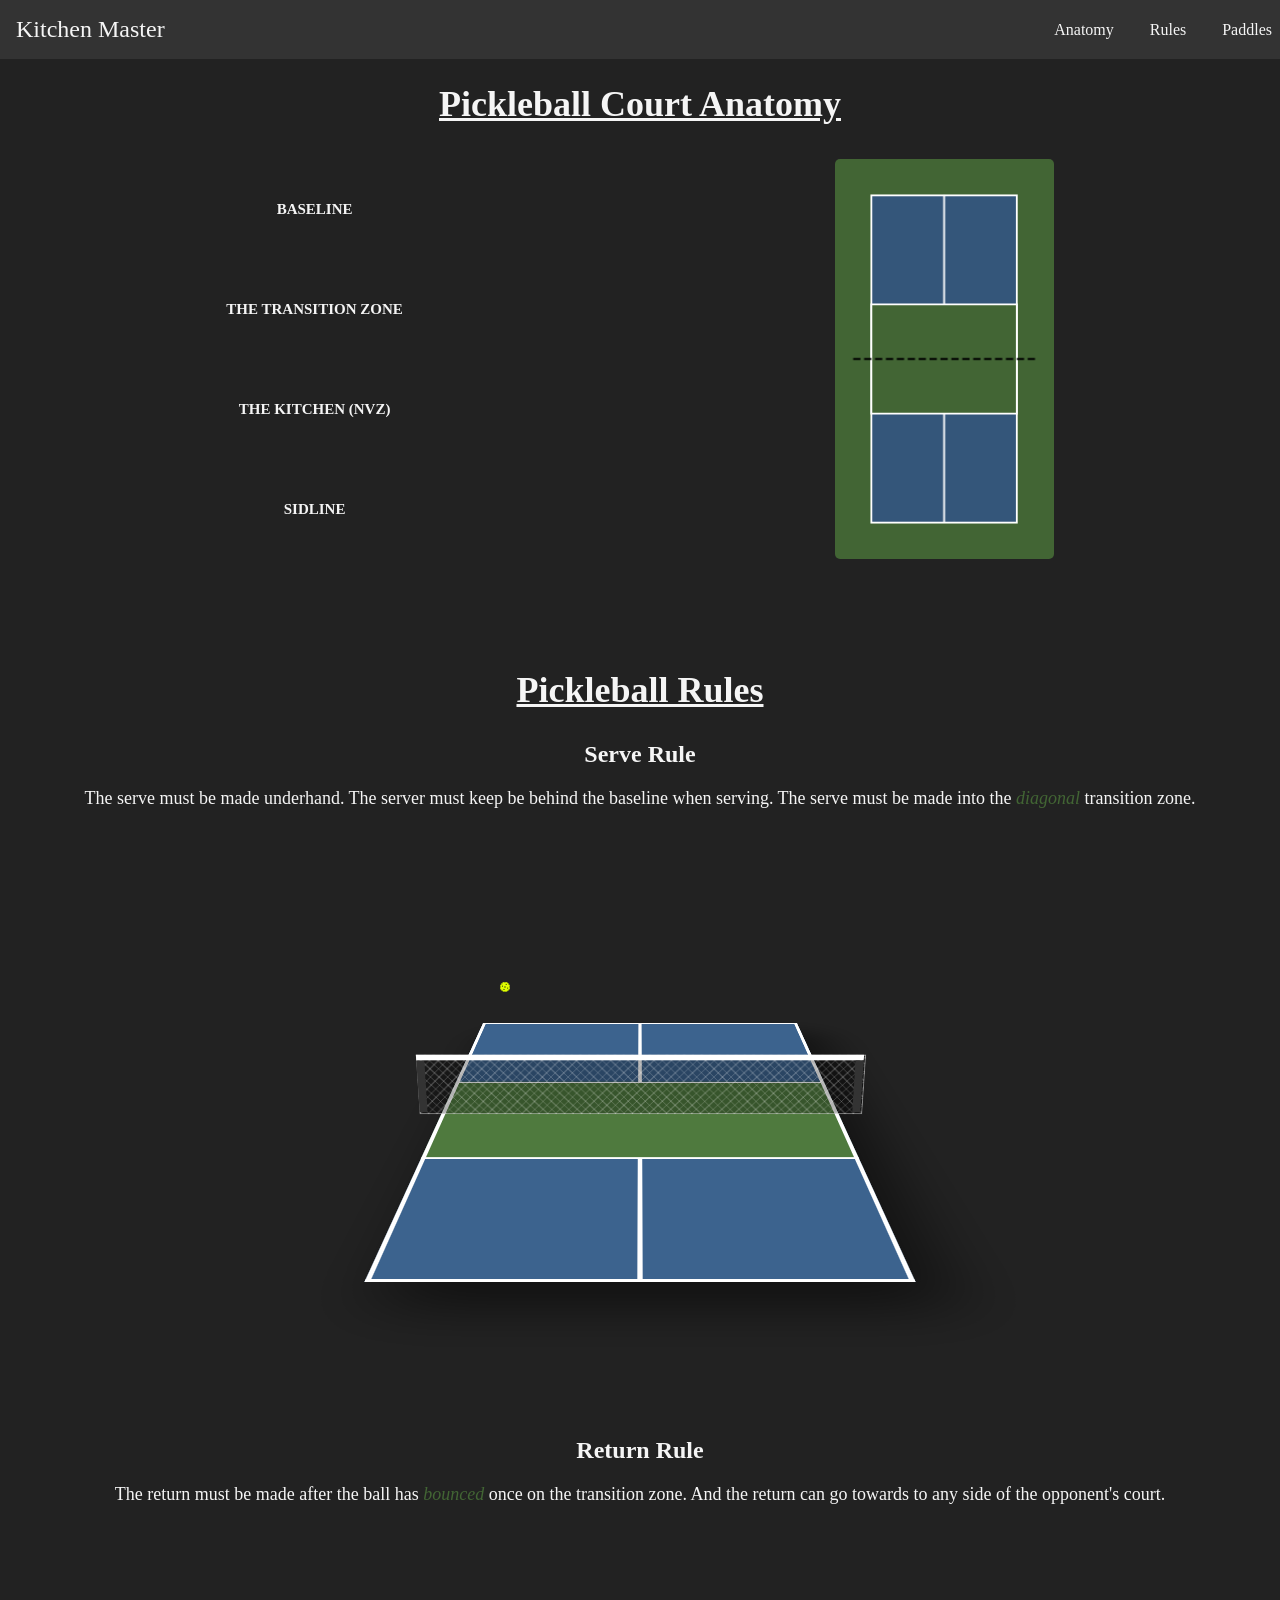
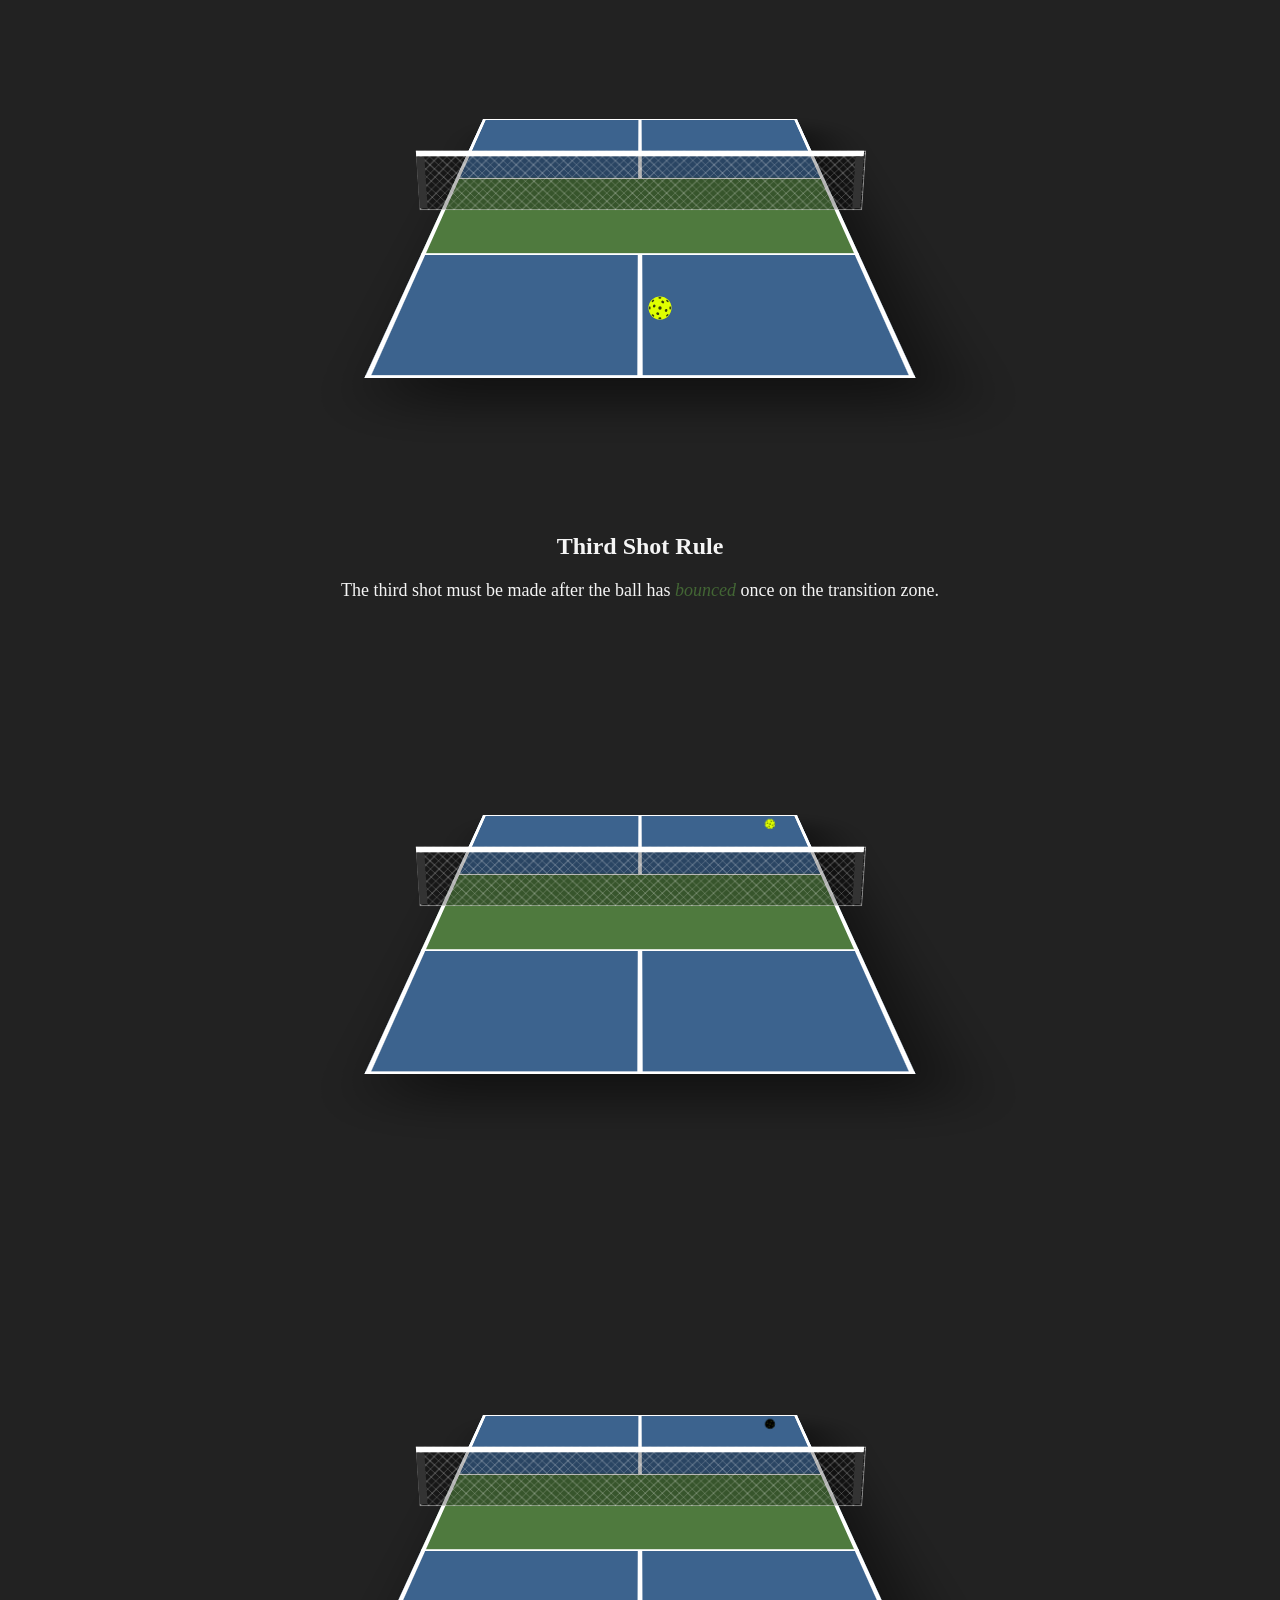
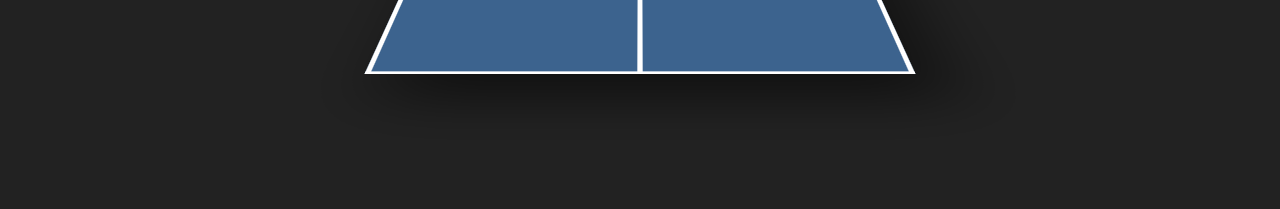
==== commit c7a01742: "Add headers and descriptions" ====
--- a/unit-6/capstone-css-showcase/index.html
+++ b/unit-6/capstone-css-showcase/index.html
@@ -7,374 +7,366 @@
   <link rel="stylesheet" href="./css/main.css" />
 </head>
 <body>
-  <section class="court-anatomy">
-    <div class="anatomy-legend">
-      <div class="legend-item" data-court-target="kitchen">
-        <h3 class="legend-title">THE KITCHEN (NVZ)</h3>
-        <p class="legend-desc">The Non-Volley Zone...</p>
+  <header>
+    <nav class="nav-container">
+      <a href="#" class="title">Kitchen Master</a>
+      <ul class="nav-list">
+        <li class="nav-item">
+          <a href="#court-anatomy">Anatomy</a>
+        </li>
+        <li class="nav-item">
+          <a href="#rules">Rules</a>
+        </li>
+        <li class="nav-item" data-court-target="kitchen">
+          <a href="#">Paddles</a>
+        </li>
+      </ul>
+    </nav>
+  </header>
+  <main>
+    <div id="court-anatomy">
+      <h1>Pickleball Court Anatomy</h1>
+      <section class="court-anatomy">
+        <div class="anatomy-legend">
+          <div class="legend-item" data-court-target="baseline">
+            <h3 class="legend-title">BASELINE</h3>
+          </div>
+          <div class="legend-item" data-court-target="transition">
+            <h3 class="legend-title">THE TRANSITION ZONE</h3>
+          </div>
+          <div class="legend-item" data-court-target="kitchen">
+            <h3 class="legend-title">THE KITCHEN (NVZ)</h3>
+          </div>
+          <div class="legend-item" data-court-target="sideline">
+            <h3 class="legend-title">SIDLINE</h3>
+          </div>
+        </div>
+
+        <svg class="court-svg" viewBox="0 0 60 110">
+          <!-- COURT AREA -->
+          <!-- transition zone area -->
+          <rect class="transition-area" x="10" y="10" width="40" height="90" />
+          <!-- kitchen area -->
+          <path class="kitchen" d="M 10 40 L 50 40 L 50 70 L 10 70 Z" />
+
+          <!-- MIDLINES -->
+          <!-- upper midline -->
+          <line class="line" x1="30" y1="10" x2="30" y2="40"/>
+          <!-- lower midline -->
+          <line class="line" x1="30" y1="70" x2="30" y2="100"/>
+
+          <!-- court line -->
+          <!-- kitchen lines -->
+          <path class="kitchen-highlight" d="M 10 40 L 50 40 L 50 70 L 10 70 Z" />
+          <!-- transition zone lines -->
+          <path class="transition-highlight" d="M 10 10 L 50 10 L 50 40 L 10 40 Z" />
+          <path class="transition-highlight" d="M 50 100 L 10 100 L 10 70 L 50 70 Z" />
+
+          <!-- BASELINES -->
+          <!-- upper court side baseline -->
+          <line class="baseline-highlight" x1="10" y1="10" x2="50" y2="10"/> 
+          <!-- lower court side baseline -->
+          <line class="baseline-highlight" x1="50" y1="100" x2="10" y2="100"/> 
+
+          <!-- SIDELINES -->
+          <!-- upper left sideline -->
+          <line class="sideline-highlight" x1="10" y1="10" x2="10" y2="40"/> 
+          <!-- upper right sideline -->
+          <line class="sideline-highlight" x1="50" y1="10" x2="50" y2="40"/> 
+          <!-- lower left sideline -->
+          <line class="sideline-highlight" x2="10" y2="70" x1="10" y1="100"/> 
+          <!-- lower right sideline -->
+          <line class="sideline-highlight" x2="50" y2="70" x1="50" y1="100"/> 
+
+          <!-- NET -->
+          <line class="net-line" x1="5" y1="55" x2="55" y2="55" />
+        </svg>
+      </section>
+    </div>
+      
+    <section id="rules">
+      <h1>Pickleball Rules</h1>
+      <!-- serve rule -->
+      <div>
+        <h2>Serve Rule</h2>
+        <p>
+          The serve must be made underhand. The server must keep be behind the baseline when serving. The serve must be made into the <mark>diagonal</mark> transition zone.
+        </p>
+        <div class="perspective-container">
+          <div class="court-3d">
+            <div class="line baseline top"></div>
+            <div class="line baseline bottom"></div>
+            <div class="line sideline left"></div>
+            <div class="line sideline right"></div>
+
+            <div class="kitchen-surface top-k-surface"></div>
+            <div class="kitchen-surface bottom-k-surface"></div>
+
+            <div class="line kitchen-line top-k"></div>
+            <div class="line kitchen-line bottom-k"></div>
+            <div class="line midline top-m"></div>
+            <div class="line midline bottom-m"></div>
+
+            <div class="net-container">
+              <div class="net-mesh"></div>
+              <div class="net-top-tape"></div>
+            </div>
+          </div>
+          <section>
+            <svg class="pickleball-ball serve-ball" viewBox="0 0 100 100">
+              <defs>
+                <g id="hole-template">
+                  <circle cx="0" cy="0" r="7" fill="#353d0c"/>
+                </g>
+              </defs>
+              <circle cx="50" cy="50" r="48" fill="#dfff00" />
+              <!-- MIDDLE HOLES-->
+              <!-- center -->
+              <use href="#hole-template" x="50" y="50" />
+              <!-- top left -->
+              <use href="#hole-template" x="55" y="30" class="hole-middle-tl" />
+              <!-- top right -->
+              <use href="#hole-template" x="12" y="73" class="hole-middle-tr" />
+              <!-- bottom right -->
+              <use href="#hole-template" x="125" y="25" class="hole-middle-br" />
+              <!-- bottom left -->
+              <use href="#hole-template" x="-58" y="80" class="hole-middle-bl" />
+
+
+              <!-- EDGES HOLES -->
+              <!-- top -->
+              <use href="#hole-template" x="55" y="15" class="hole-up" />
+              <!-- bottom -->
+              <use href="#hole-template" x="55" y="185" class="hole-down" />
+              <!-- left -->
+              <use href="#hole-template" x="15" y="55" class="hole-left" />
+              <!-- right -->
+              <use href="#hole-template" x="185" y="55" class="hole-right" />
+              <!-- top left -->
+              <use href="#hole-template" x="58" y="0" class="hole-edge-tl" />
+              <!-- top right -->
+              <use href="#hole-template" x="85" y="80" class="hole-edge-tr" />
+              <!-- bottom right -->
+              <use href="#hole-template" x="227" y="0" class="hole-edge-br" />
+              <!-- bottom left -->
+              <use href="#hole-template" x="-85" y="80" class="hole-edge-bl" />
+            </svg>
+          </section>
+          <!-- <section class="path-container">
+            <svg viewBox="0 0 400 300">
+              <circle class="bounce-marker" cx="115" cy="82" r="5" />
+              <path class="path" d="M 385 250 C 300 0 160 55 115 65 C 90 25 70 25 65 25" />
+            </svg>
+          </section> -->
+        </div>
       </div>
-      <div class="legend-item" data-court-target="transition">
-        <h3 class="legend-title">THE TRANSITION ZONE</h3>
-        <p class="legend-desc">The way to get up to the kitchen...</p>
+
+      <!-- return rule -->
+      <div>
+        <h2>Return Rule</h2>
+        <p>The return must be made after the ball has <mark>bounced</mark> once on the transition zone. And the return can go towards to any side of the opponent's court.</p>
+        <div class="perspective-container">
+          <div class="court-3d">
+            <div class="line baseline top"></div>
+            <div class="line baseline bottom"></div>
+            <div class="line sideline left"></div>
+            <div class="line sideline right"></div>
+
+            <div class="kitchen-surface top-k-surface"></div>
+            <div class="kitchen-surface bottom-k-surface"></div>
+
+            <div class="line kitchen-line top-k"></div>
+            <div class="line kitchen-line bottom-k"></div>
+            <div class="line midline top-m"></div>
+            <div class="line midline bottom-m"></div>
+
+            <div class="net-container">
+              <div class="net-mesh"></div>
+              <div class="net-top-tape"></div>
+            </div>
+          </div>
+          <section>
+            <svg class="pickleball-ball return-ball" viewBox="0 0 100 100">
+              <!-- pickleball color: #dfff00 -->
+              <circle cx="50" cy="50" r="48" fill="#dfff00" />
+
+              <!-- MIDDLE HOLES-->
+              <!-- center -->
+              <use href="#hole-template" x="50" y="50" />
+              <!-- top left -->
+              <use href="#hole-template" x="55" y="30" class="hole-middle-tl" />
+              <!-- top right -->
+              <use href="#hole-template" x="12" y="73" class="hole-middle-tr" />
+              <!-- bottom right -->
+              <use href="#hole-template" x="125" y="25" class="hole-middle-br" />
+              <!-- bottom left -->
+              <use href="#hole-template" x="-58" y="80" class="hole-middle-bl" />
+
+
+              <!-- EDGES HOLES -->
+              <!-- top -->
+              <use href="#hole-template" x="55" y="15" class="hole-up" />
+              <!-- bottom -->
+              <use href="#hole-template" x="55" y="185" class="hole-down" />
+              <!-- left -->
+              <use href="#hole-template" x="15" y="55" class="hole-left" />
+              <!-- right -->
+              <use href="#hole-template" x="185" y="55" class="hole-right" />
+              <!-- top left -->
+              <use href="#hole-template" x="58" y="0" class="hole-edge-tl" />
+              <!-- top right -->
+              <use href="#hole-template" x="85" y="80" class="hole-edge-tr" />
+              <!-- bottom right -->
+              <use href="#hole-template" x="227" y="0" class="hole-edge-br" />
+              <!-- bottom left -->
+              <use href="#hole-template" x="-85" y="80" class="hole-edge-bl" />
+            </svg>
+          </section>
+          <!-- <section class="path-container">
+            <svg viewBox="0 0 400 300">
+              <circle class="bounce-marker" cx="150" cy="89" r="5" />
+              <path class="path" d="M 200 90 C 180 70 165 70 150 70 C 110 20 85 20 70 15 C 100 25 170 90 210 245" />
+            </svg>
+          </section> -->
+        </div>
       </div>
-      <div class="legend-item" data-court-target="baseline">
-        <h3 class="legend-title">BASELINE</h3>
-        <p class="legend-desc">The back boundary line...</p>
+
+      <!-- third shot rule -->
+      <div>
+        <h2>Third Shot Rule</h2>
+        <p>
+          The third shot must be made after the ball has <mark>bounced</mark> once on the transition zone.
+        <div class="perspective-container">
+          <div class="court-3d">
+            <div class="line baseline top"></div>
+            <div class="line baseline bottom"></div>
+            <div class="line sideline left"></div>
+            <div class="line sideline right"></div>
+
+            <div class="kitchen-surface top-k-surface"></div>
+            <div class="kitchen-surface bottom-k-surface"></div>
+
+            <div class="line kitchen-line top-k"></div>
+            <div class="line kitchen-line bottom-k"></div>
+            <div class="line midline top-m"></div>
+            <div class="line midline bottom-m"></div>
+
+            <div class="net-container">
+              <div class="net-mesh"></div>
+              <div class="net-top-tape"></div>
+            </div>
+          </div>
+          <section>
+            <svg class="pickleball-ball third-shot" viewBox="0 0 100 100">
+              <!-- pickleball color: #dfff00 -->
+              <circle cx="50" cy="50" r="48" fill="#dfff00" />
+
+              <!-- MIDDLE HOLES-->
+              <!-- center -->
+              <use href="#hole-template" x="50" y="50" />
+              <!-- top left -->
+              <use href="#hole-template" x="55" y="30" class="hole-middle-tl" />
+              <!-- top right -->
+              <use href="#hole-template" x="12" y="73" class="hole-middle-tr" />
+              <!-- bottom right -->
+              <use href="#hole-template" x="125" y="25" class="hole-middle-br" />
+              <!-- bottom left -->
+              <use href="#hole-template" x="-58" y="80" class="hole-middle-bl" />
+
+
+              <!-- EDGES HOLES -->
+              <!-- top -->
+              <use href="#hole-template" x="55" y="15" class="hole-up" />
+              <!-- bottom -->
+              <use href="#hole-template" x="55" y="185" class="hole-down" />
+              <!-- left -->
+              <use href="#hole-template" x="15" y="55" class="hole-left" />
+              <!-- right -->
+              <use href="#hole-template" x="185" y="55" class="hole-right" />
+              <!-- top left -->
+              <use href="#hole-template" x="58" y="0" class="hole-edge-tl" />
+              <!-- top right -->
+              <use href="#hole-template" x="85" y="80" class="hole-edge-tr" />
+              <!-- bottom right -->
+              <use href="#hole-template" x="227" y="0" class="hole-edge-br" />
+              <!-- bottom left -->
+              <use href="#hole-template" x="-85" y="80" class="hole-edge-bl" />
+            </svg>
+          </section>
+          
+          <!-- <section class="path-container">
+            <svg viewBox="0 0 400 300">
+              <circle class="bounce-marker" cx="175" cy="315" r="5" />
+              <path class="path" d="M 170 180 C 170 185 180 180 175 250 C 185 230 195 230 210 235 C 240 120 300 70 330 65" />
+            </svg>
+          </section> -->
+        </div>
+      </div>  
+    </section>
+
+
+
+
+
+    <!-- more space delete later -->
+    <div class="perspective-container">
+      <div class="court-3d">
+        <div class="line baseline top"></div>
+        <div class="line baseline bottom"></div>
+        <div class="line sideline left"></div>
+        <div class="line sideline right"></div>
+
+        <div class="kitchen-surface top-k-surface"></div>
+        <div class="kitchen-surface bottom-k-surface"></div>
+
+        <div class="line kitchen-line top-k"></div>
+        <div class="line kitchen-line bottom-k"></div>
+        <div class="line midline top-m"></div>
+        <div class="line midline bottom-m"></div>
+
+        <div class="net-container">
+          <div class="net-mesh"></div>
+          <div class="net-top-tape"></div>
+        </div>
       </div>
-      <div class="legend-item" data-court-target="sideline">
-        <h3 class="legend-title">SIDLINE</h3>
-        <p class="legend-desc">The side boundary line...</p>
-      </div>
+      <section>
+        <svg class="pickleball-ball third-shot" viewBox="0 0 100 100">
+          <!-- pickleball color: #dfff00 -->
+          <circle cx="50" cy="50" r="48" />
+
+          <!-- MIDDLE HOLES-->
+          <!-- center -->
+          <use href="#hole-template" x="50" y="50" />
+          <!-- top left -->
+          <use href="#hole-template" x="55" y="30" class="hole-middle-tl" />
+          <!-- top right -->
+          <use href="#hole-template" x="12" y="73" class="hole-middle-tr" />
+          <!-- bottom right -->
+          <use href="#hole-template" x="125" y="25" class="hole-middle-br" />
+          <!-- bottom left -->
+          <use href="#hole-template" x="-58" y="80" class="hole-middle-bl" />
+
+
+          <!-- EDGES HOLES -->
+          <!-- top -->
+          <use href="#hole-template" x="55" y="15" class="hole-up" />
+          <!-- bottom -->
+          <use href="#hole-template" x="55" y="185" class="hole-down" />
+          <!-- left -->
+          <use href="#hole-template" x="15" y="55" class="hole-left" />
+          <!-- right -->
+          <use href="#hole-template" x="185" y="55" class="hole-right" />
+          <!-- top left -->
+          <use href="#hole-template" x="58" y="0" class="hole-edge-tl" />
+          <!-- top right -->
+          <use href="#hole-template" x="85" y="80" class="hole-edge-tr" />
+          <!-- bottom right -->
+          <use href="#hole-template" x="227" y="0" class="hole-edge-br" />
+          <!-- bottom left -->
+          <use href="#hole-template" x="-85" y="80" class="hole-edge-bl" />
+        </svg>
+      </section>
     </div>
-
-    <svg class="court-svg" viewBox="0 0 60 110">
-      <!-- COURT AREA -->
-      <!-- transition zone area -->
-      <rect class="transition-area" x="10" y="10" width="40" height="90" />
-      <!-- kitchen area -->
-      <path class="kitchen" d="M 10 40 L 50 40 L 50 70 L 10 70 Z" />
-
-      <!-- BASELINES -->
-      <!-- upper court side baseline -->
-      <line class="baseline-highlight" x1="10" y1="10" x2="50" y2="10"/> 
-      <!-- lower court side baseline -->
-      <line class="baseline-highlight" x1="50" y1="100" x2="10" y2="100"/> 
-
-      <!-- SIDELINES -->
-      <!-- upper left sideline -->
-      <line class="sideline-highlight" x1="10" y1="10" x2="10" y2="40"/> 
-      <!-- upper right sideline -->
-      <line class="sideline-highlight" x1="50" y1="10" x2="50" y2="40"/> 
-      <!-- lower left sideline -->
-      <line class="sideline-highlight" x2="10" y2="70" x1="10" y1="100"/> 
-      <!-- lower right sideline -->
-      <line class="sideline-highlight" x2="50" y2="70" x1="50" y1="100"/> 
-
-      <!-- MIDLINES -->
-      <!-- upper midline -->
-      <line class="line" x1="30" y1="10" x2="30" y2="40"/>
-      <!-- lower midline -->
-      <line class="line" x1="30" y1="70" x2="30" y2="100"/>
-
-      <!-- court line -->
-      <!-- kitchen lines -->
-      <path class="kitchen-highlight" d="M 10 40 L 50 40 L 50 70 L 10 70 Z" />
-      <!-- transition zone lines -->
-      <path class="transition-highlight" d="M 10 10 L 50 10 L 50 40 L 10 40 Z" />
-      <path class="transition-highlight" d="M 50 100 L 10 100 L 10 70 L 50 70 Z" />
-
-      <!-- NET -->
-      <line class="net-line" x1="5" y1="55" x2="55" y2="55" />
-      
-
-    </svg>
-  </section>
-  <section>
-    <svg class="pickleball-ball" viewBox="0 0 100 100">
-      <defs>
-        <g id="hole-template">
-          <circle cx="0" cy="0" r="7" fill="#353d0c"/>
-        </g>
-      </defs>
-
-      <!-- pickleball color: #dfff00 -->
-      <circle cx="50" cy="50" r="48" fill="#dfff00" />
-
-      <!-- MIDDLE HOLES-->
-      <!-- center -->
-      <use href="#hole-template" x="50" y="50" />
-      <!-- top left -->
-      <use href="#hole-template" x="55" y="30" class="hole-middle-tl" />
-      <!-- top right -->
-      <use href="#hole-template" x="12" y="73" class="hole-middle-tr" />
-      <!-- bottom right -->
-      <use href="#hole-template" x="125" y="25" class="hole-middle-br" />
-      <!-- bottom left -->
-      <use href="#hole-template" x="-58" y="80" class="hole-middle-bl" />
-
-
-      <!-- EDGES HOLES -->
-      <!-- top -->
-      <use href="#hole-template" x="55" y="15" class="hole-up" />
-      <!-- bottom -->
-      <use href="#hole-template" x="55" y="185" class="hole-down" />
-      <!-- left -->
-      <use href="#hole-template" x="15" y="55" class="hole-left" />
-      <!-- right -->
-      <use href="#hole-template" x="185" y="55" class="hole-right" />
-      <!-- top left -->
-      <use href="#hole-template" x="58" y="0" class="hole-edge-tl" />
-      <!-- top right -->
-      <use href="#hole-template" x="85" y="80" class="hole-edge-tr" />
-      <!-- bottom right -->
-      <use href="#hole-template" x="227" y="0" class="hole-edge-br" />
-      <!-- bottom left -->
-      <use href="#hole-template" x="-85" y="80" class="hole-edge-bl" />
-    </svg>
-  </section>
-
-  <!-- serve rule -->
-  <div class="perspective-container">
-    <div class="court-3d">
-      <div class="line baseline top"></div>
-      <div class="line baseline bottom"></div>
-      <div class="line sideline left"></div>
-      <div class="line sideline right"></div>
-
-      <div class="kitchen-surface top-k-surface"></div>
-      <div class="kitchen-surface bottom-k-surface"></div>
-
-      <div class="line kitchen-line top-k"></div>
-      <div class="line kitchen-line bottom-k"></div>
-      <div class="line midline top-m"></div>
-      <div class="line midline bottom-m"></div>
-
-      <div class="net-container">
-        <div class="net-mesh"></div>
-        <div class="net-top-tape"></div>
-      </div>
-    </div>
-    <section>
-      <svg class="pickleball-ball serve-ball" viewBox="0 0 100 100">
-        <!-- pickleball color: #dfff00 -->
-        <circle cx="50" cy="50" r="48" fill="#dfff00" />
-
-        <!-- MIDDLE HOLES-->
-        <!-- center -->
-        <use href="#hole-template" x="50" y="50" />
-        <!-- top left -->
-        <use href="#hole-template" x="55" y="30" class="hole-middle-tl" />
-        <!-- top right -->
-        <use href="#hole-template" x="12" y="73" class="hole-middle-tr" />
-        <!-- bottom right -->
-        <use href="#hole-template" x="125" y="25" class="hole-middle-br" />
-        <!-- bottom left -->
-        <use href="#hole-template" x="-58" y="80" class="hole-middle-bl" />
-
-
-        <!-- EDGES HOLES -->
-        <!-- top -->
-        <use href="#hole-template" x="55" y="15" class="hole-up" />
-        <!-- bottom -->
-        <use href="#hole-template" x="55" y="185" class="hole-down" />
-        <!-- left -->
-        <use href="#hole-template" x="15" y="55" class="hole-left" />
-        <!-- right -->
-        <use href="#hole-template" x="185" y="55" class="hole-right" />
-        <!-- top left -->
-        <use href="#hole-template" x="58" y="0" class="hole-edge-tl" />
-        <!-- top right -->
-        <use href="#hole-template" x="85" y="80" class="hole-edge-tr" />
-        <!-- bottom right -->
-        <use href="#hole-template" x="227" y="0" class="hole-edge-br" />
-        <!-- bottom left -->
-        <use href="#hole-template" x="-85" y="80" class="hole-edge-bl" />
-      </svg>
-    </section>
-    <section class="path-container">
-      <svg viewBox="0 0 400 300">
-        <circle class="bounce-marker" cx="115" cy="82" r="5" />
-        <path class="path" d="M 385 250 C 300 0 160 55 115 65 C 90 25 70 25 65 25" />
-      </svg>
-    </section>
-  </div>
-
-  <!-- return rule -->
-  <div class="perspective-container">
-    <div class="court-3d">
-      <div class="line baseline top"></div>
-      <div class="line baseline bottom"></div>
-      <div class="line sideline left"></div>
-      <div class="line sideline right"></div>
-
-      <div class="kitchen-surface top-k-surface"></div>
-      <div class="kitchen-surface bottom-k-surface"></div>
-
-      <div class="line kitchen-line top-k"></div>
-      <div class="line kitchen-line bottom-k"></div>
-      <div class="line midline top-m"></div>
-      <div class="line midline bottom-m"></div>
-
-      <div class="net-container">
-        <div class="net-mesh"></div>
-        <div class="net-top-tape"></div>
-      </div>
-    </div>
-    <section>
-      <svg class="pickleball-ball return-ball" viewBox="0 0 100 100">
-        <!-- pickleball color: #dfff00 -->
-        <circle cx="50" cy="50" r="48" fill="#dfff00" />
-
-        <!-- MIDDLE HOLES-->
-        <!-- center -->
-        <use href="#hole-template" x="50" y="50" />
-        <!-- top left -->
-        <use href="#hole-template" x="55" y="30" class="hole-middle-tl" />
-        <!-- top right -->
-        <use href="#hole-template" x="12" y="73" class="hole-middle-tr" />
-        <!-- bottom right -->
-        <use href="#hole-template" x="125" y="25" class="hole-middle-br" />
-        <!-- bottom left -->
-        <use href="#hole-template" x="-58" y="80" class="hole-middle-bl" />
-
-
-        <!-- EDGES HOLES -->
-        <!-- top -->
-        <use href="#hole-template" x="55" y="15" class="hole-up" />
-        <!-- bottom -->
-        <use href="#hole-template" x="55" y="185" class="hole-down" />
-        <!-- left -->
-        <use href="#hole-template" x="15" y="55" class="hole-left" />
-        <!-- right -->
-        <use href="#hole-template" x="185" y="55" class="hole-right" />
-        <!-- top left -->
-        <use href="#hole-template" x="58" y="0" class="hole-edge-tl" />
-        <!-- top right -->
-        <use href="#hole-template" x="85" y="80" class="hole-edge-tr" />
-        <!-- bottom right -->
-        <use href="#hole-template" x="227" y="0" class="hole-edge-br" />
-        <!-- bottom left -->
-        <use href="#hole-template" x="-85" y="80" class="hole-edge-bl" />
-      </svg>
-    </section>
-    <section class="path-container">
-      <svg viewBox="0 0 400 300">
-        <circle class="bounce-marker" cx="150" cy="89" r="5" />
-        <path class="path" d="M 200 90 C 180 70 165 70 150 70 C 110 20 85 20 70 15 C 100 25 170 90 210 245" />
-      </svg>
-    </section>
-  </div>
-
-  <!-- third shot rule -->
-  <div class="perspective-container">
-    <div class="court-3d">
-      <div class="line baseline top"></div>
-      <div class="line baseline bottom"></div>
-      <div class="line sideline left"></div>
-      <div class="line sideline right"></div>
-
-      <div class="kitchen-surface top-k-surface"></div>
-      <div class="kitchen-surface bottom-k-surface"></div>
-
-      <div class="line kitchen-line top-k"></div>
-      <div class="line kitchen-line bottom-k"></div>
-      <div class="line midline top-m"></div>
-      <div class="line midline bottom-m"></div>
-
-      <div class="net-container">
-        <div class="net-mesh"></div>
-        <div class="net-top-tape"></div>
-      </div>
-    </div>
-    <section>
-      <svg class="pickleball-ball third-shot" viewBox="0 0 100 100">
-        <!-- pickleball color: #dfff00 -->
-        <circle cx="50" cy="50" r="48" fill="#dfff00" />
-
-        <!-- MIDDLE HOLES-->
-        <!-- center -->
-        <use href="#hole-template" x="50" y="50" />
-        <!-- top left -->
-        <use href="#hole-template" x="55" y="30" class="hole-middle-tl" />
-        <!-- top right -->
-        <use href="#hole-template" x="12" y="73" class="hole-middle-tr" />
-        <!-- bottom right -->
-        <use href="#hole-template" x="125" y="25" class="hole-middle-br" />
-        <!-- bottom left -->
-        <use href="#hole-template" x="-58" y="80" class="hole-middle-bl" />
-
-
-        <!-- EDGES HOLES -->
-        <!-- top -->
-        <use href="#hole-template" x="55" y="15" class="hole-up" />
-        <!-- bottom -->
-        <use href="#hole-template" x="55" y="185" class="hole-down" />
-        <!-- left -->
-        <use href="#hole-template" x="15" y="55" class="hole-left" />
-        <!-- right -->
-        <use href="#hole-template" x="185" y="55" class="hole-right" />
-        <!-- top left -->
-        <use href="#hole-template" x="58" y="0" class="hole-edge-tl" />
-        <!-- top right -->
-        <use href="#hole-template" x="85" y="80" class="hole-edge-tr" />
-        <!-- bottom right -->
-        <use href="#hole-template" x="227" y="0" class="hole-edge-br" />
-        <!-- bottom left -->
-        <use href="#hole-template" x="-85" y="80" class="hole-edge-bl" />
-      </svg>
-    </section>
-    
-    <section class="path-container">
-      <svg viewBox="0 0 400 300">
-        <circle class="bounce-marker" cx="175" cy="315" r="5" />
-        <path class="path" d="M 170 180 C 170 185 180 180 175 250 C 185 230 195 230 210 235 C 240 120 300 70 330 65" />
-      </svg>
-    </section>
-  </div>
-
-
-
-
-
-
-  <!-- more space delete later -->
-  <div class="perspective-container">
-    <div class="court-3d">
-      <div class="line baseline top"></div>
-      <div class="line baseline bottom"></div>
-      <div class="line sideline left"></div>
-      <div class="line sideline right"></div>
-
-      <div class="kitchen-surface top-k-surface"></div>
-      <div class="kitchen-surface bottom-k-surface"></div>
-
-      <div class="line kitchen-line top-k"></div>
-      <div class="line kitchen-line bottom-k"></div>
-      <div class="line midline top-m"></div>
-      <div class="line midline bottom-m"></div>
-
-      <div class="net-container">
-        <div class="net-mesh"></div>
-        <div class="net-top-tape"></div>
-      </div>
-    </div>
-    <section>
-      <svg class="pickleball-ball third-shot" viewBox="0 0 100 100">
-        <!-- pickleball color: #dfff00 -->
-        <circle cx="50" cy="50" r="48" />
-
-        <!-- MIDDLE HOLES-->
-        <!-- center -->
-        <use href="#hole-template" x="50" y="50" />
-        <!-- top left -->
-        <use href="#hole-template" x="55" y="30" class="hole-middle-tl" />
-        <!-- top right -->
-        <use href="#hole-template" x="12" y="73" class="hole-middle-tr" />
-        <!-- bottom right -->
-        <use href="#hole-template" x="125" y="25" class="hole-middle-br" />
-        <!-- bottom left -->
-        <use href="#hole-template" x="-58" y="80" class="hole-middle-bl" />
-
-
-        <!-- EDGES HOLES -->
-        <!-- top -->
-        <use href="#hole-template" x="55" y="15" class="hole-up" />
-        <!-- bottom -->
-        <use href="#hole-template" x="55" y="185" class="hole-down" />
-        <!-- left -->
-        <use href="#hole-template" x="15" y="55" class="hole-left" />
-        <!-- right -->
-        <use href="#hole-template" x="185" y="55" class="hole-right" />
-        <!-- top left -->
-        <use href="#hole-template" x="58" y="0" class="hole-edge-tl" />
-        <!-- top right -->
-        <use href="#hole-template" x="85" y="80" class="hole-edge-tr" />
-        <!-- bottom right -->
-        <use href="#hole-template" x="227" y="0" class="hole-edge-br" />
-        <!-- bottom left -->
-        <use href="#hole-template" x="-85" y="80" class="hole-edge-bl" />
-      </svg>
-    </section>
-  </div>
+  </main>
 </body>
 </html>
--- a/unit-6/capstone-css-showcase/css/main.css
+++ b/unit-6/capstone-css-showcase/css/main.css
@@ -2,9 +2,100 @@
   --court-green: #426534;
   --court-blue: #305071;
   --court-transition: #34567a;
-  
-}
-
+  --scale-factor: 1;
+
+  --space-sm: 8px;
+  --space-med: 16px;
+  --space-lg: 24px;
+
+  --font-size-sm: 14px;
+  --font-size-med: 18px;
+  --font-size-lg: 24px;
+  --font-size-xl: 36px;
+}
+
+@media (max-width: 450px) {
+  :root {
+    --scale-factor: 0.5;
+  }
+}
+
+@media (max-width: 768px) {
+  :root {
+    --scale-factor: 0.8;
+  }
+}
+
+body {
+  margin: 0 0;
+  background-color: #222;
+}
+
+header {
+  background-color: #333;
+  position: sticky;
+  top: 0;
+  z-index: 100;
+}
+
+a {
+  text-decoration: none;
+  color: whitesmoke;
+  margin: var(--space-sm);
+  &:hover {
+    color: var(--court-green);
+  }
+}
+
+mark {
+  color: var(--court-green);
+  background-color: transparent;
+  font-style: italic;
+}
+
+p {
+  color: whitesmoke;
+  font-size: var(--font-size-med);
+  margin: var(--space-sm) var(--space-med);
+  text-align: center;
+}
+
+h1 {
+  color: whitesmoke;
+  font-size: var(--font-size-xl);
+  text-align: center;
+  text-decoration: underline;
+}
+
+h2 {
+  color: whitesmoke;
+  font-size: var(--font-size-lg);
+  text-align: center;
+}
+
+.title {
+  margin: var(--space-med) var(--space-med);
+  font-size: var(--font-size-lg);
+}
+
+.nav-container {
+  display: flex;
+  flex-direction: row;
+  justify-content: space-between;
+  align-items: center;
+  margin-bottom: 20px;
+  .nav-list {
+    display: flex;
+    flex-direction: row;
+    justify-content: space-around;
+    gap: 20px;
+    list-style: none;
+  }
+}
+
+h3 {
+  font-size: 15px;
+}
 
 .court-svg {
   background-color: var(--court-green);/* var(--court-blue) */;
@@ -17,6 +108,7 @@
   }
 
   .transition-highlight {
+    stroke: purple;
     fill: transparent;
     stroke-dasharray: 155;
     stroke-dashoffset: 155;
@@ -28,6 +120,7 @@
   }
 
   .kitchen-highlight {
+    stroke: orange;
     fill: transparent;
     stroke-dasharray: 140;
     stroke-dashoffset: 140;
@@ -35,12 +128,14 @@
   }
 
   .baseline-highlight {
+    stroke: red;
     stroke-dasharray: 40;
     stroke-dashoffset: 40;
     transition: stroke-dashoffset 0.5s ease-out;
   }
 
   .sideline-highlight {
+    stroke: hotpink;
     stroke-dasharray: 30;
     stroke-dashoffset: 30;
     transition: stroke-dashoffset 0.5s ease-out;
@@ -53,21 +148,23 @@
 }
 
 .anatomy-legend {
+  display: flex;
+  flex-direction: column;
+  justify-content: space-around;
+  align-items: center;
   &:has([data-court-target="kitchen"]:hover) {
     & [data-court-target="kitchen"] {
-      color: red;
+      color: orange;
     }
     & ~ .court-svg .kitchen-highlight {
-      stroke: red;
       stroke-dashoffset: 0;
     }
   }
   &:has([data-court-target="transition"]:hover) {
     & [data-court-target="transition"] {
-      color: red;
+      color: purple;
     }
     & ~ .court-svg .transition-highlight {
-      stroke: red;
       stroke-dashoffset: 0;
     }
   }
@@ -76,29 +173,71 @@
       color: red;
     }
     & ~ .court-svg .baseline-highlight {
-      stroke: red;
       stroke-dashoffset: 0;
     }
   }
   &:has([data-court-target="sideline"]:hover) {
     & [data-court-target="sideline"] {
-      color: red;
+      color: hotpink;
     }
     & ~ .court-svg .sideline-highlight {
-      stroke: red;
       stroke-dashoffset: 0;
     }
   }
 }
 
+@media (prefers-reduced-motion: reduce) {
+  .transition-highlight, .kitchen-highlight, .baseline-highlight, .sideline-highlight {
+    stroke-dashoffset: 0 !important;
+  }
+  .kitchen-highlight {
+    fill: orange !important;
+    fill-opacity: 0.5 !important;
+  }
+  .transition-highlight {
+    fill: red !important;
+    fill-opacity: 0.3 !important;
+  }
+  [data-court-target="kitchen"] {
+    color: orange;
+  }
+  [data-court-target="transition"] {
+    color: purple;
+  }
+  [data-court-target="baseline"] {
+    color: red;
+  }
+  [data-court-target="sideline"] {
+    color: hotpink;
+  }
+}
+
+#rules {
+  margin-top: calc(100px * var(--scale-factor));
+}
+
 .court-anatomy {
   color: whitesmoke;
-  background-color: rgb(35, 36, 36);
   height: 400px;
   padding: 10px;
-  display: grid;
-  grid-template-columns: 1fr 1fr;
-
+  display: flex;
+  flex-direction: row;
+  justify-content: space-around;
+}
+
+@media (max-width: 450px) {
+  .court-svg {
+    transform: rotateX('-90deg')
+  }
+
+  .court-anatomy {
+    flex-direction: column;
+  }
+  .anatomy-legend {
+    flex-direction: row;
+    justify-content: space-around;
+    width: 100%;
+  }
 }
 
 .pickleball-ball {
@@ -143,7 +282,8 @@
 
 .perspective-container {
   perspective: 1200px;
-  width: 100%;
+  margin: 0 auto;
+  width: 75%;
   height: 600px;
   display: flex;
   justify-content: center;
@@ -152,8 +292,8 @@
 }
 
 .court-3d {
-  width: 400px;
-  height: 700px;
+  width: calc(400px * var(--scale-factor));
+  height: calc(700px * var(--scale-factor));
   background-color: #3C638E;
   position: relative;
   transform: rotateX(70deg);
@@ -176,7 +316,6 @@
   }
 }
 
-
 /* Generic Line Style */
 .line {
   position: absolute;
@@ -239,7 +378,7 @@
   transform: rotateX(-90deg) translateY(-65px);
   transform-origin: top;
   transform-style: preserve-3d;
-  z-index: 10;
+  z-index: 15;
 
   /* Net Post */
   &::after, &::before {
@@ -289,85 +428,85 @@
 @keyframes serve {
   0%, 50% {
     transform: 
-      translateX(-30px)
-      translateY(80px)
+      translateX(calc(-30px * var(--scale-factor)))
+      translateY(calc(90px * var(--scale-factor)))
       rotate(0deg);
   }
   52% {
     transform: 
-      translateX(-43px)
-      translateY(40px)
+      translateX(calc(-43px * var(--scale-factor)))
+      translateY(calc(50px * var(--scale-factor)))
       rotate(-250deg);
   }
   55% {
     transform: 
-      translateX(-65px)
-      translateY(0px)
+      translateX(calc(-65px * var(--scale-factor)))
+      translateY(calc(0px * var(--scale-factor)))
       rotate(-500deg)
       scale(0.9);
   }
   60% {
     transform: 
-      translateX(-100px)
-      translateY(-50px)
+      translateX(calc(-100px * var(--scale-factor)))
+      translateY(calc(-60px * var(--scale-factor)))
       rotate(-750deg)
       scale(0.8);
   }
   65% {
     transform: 
-      translateX(-125px)
-      translateY(-75px)
+      translateX(calc(-125px * var(--scale-factor)))
+      translateY(calc(-85px * var(--scale-factor)))
       rotate(-1000deg)
       scale(0.7);
   }
   70% {
     transform: 
-      translateX(-150px)
-      translateY(-95px)
+      translateX(calc(-150px * var(--scale-factor)))
+      translateY(calc(-105px * var(--scale-factor)))
       rotate(-1250deg)
       scale(0.65);
   }
   75% {
     transform: 
-      translateX(-175px)
-      translateY(-105px)
+      translateX(calc(-175px * var(--scale-factor)))
+      translateY(calc(-115px * var(--scale-factor)))
       rotate(-1500deg)
       scale(0.6);
   }
   /* peak */
   80% {
     transform: 
-      translateX(-200px)
-      translateY(-110px)
+      translateX(calc(-200px * var(--scale-factor)))
+      translateY(calc(-120px * var(--scale-factor)))
       rotate(-1750deg)
       scale(0.55);
   }
   85% {
     transform: 
-      translateX(-250px)
-      translateY(-108px)
+      translateX(calc(-250px * var(--scale-factor)))
+      translateY(calc(-115px * var(--scale-factor)))
       rotate(-2000deg)
       scale(0.5);
   }
   /* bounce */
   90% {
     transform: 
-      translateX(-300px)
-      translateY(-100px)
+      translateX(calc(-300px * var(--scale-factor)))
+      translateY(calc(-105px * var(--scale-factor)))
       rotate(-2250deg)
       scale(0.45);
   }
   95% {
     transform: 
-      translateX(-325px)
-      translateY(-130px)
+      translateX(calc(-325px * var(--scale-factor)))
+      translateY(calc(-135px * var(--scale-factor)))
       rotate(-2500deg)
       scale(0.4);
   }
   100% {
     transform: 
-      translateX(-350px)
-      translateY(-140px)
+      translateX(calc(-350px * var(--scale-factor)))
+      translateY(calc(-145px * var(--scale-factor)))
       rotate(-2750deg)
       scale(0.35);
   }
@@ -383,13 +522,13 @@
 }
 
 .serve-ball {
-  width: 30px;
+  width: calc(30px * var(--scale-factor)); 
   position: absolute;
   transform: 
-    translateX(-350px)
-    translateY(-140px)
+    translateX(calc(-350px * var(--scale-factor)))
+    translateY(calc(-145px * var(--scale-factor)))
     scale(0.35);
-  /* animation: serve 2s ease-out infinite; */
+  animation: serve 2s ease-out infinite;
 }
 
 .path {
@@ -401,212 +540,213 @@
 }
 
 .bounce-marker {
+  display: none;
   fill: rgb(57, 57, 57);
   z-index: 10;
   transform: 
     scale(1, 0.8);
 }
 
-
 @keyframes return {
   0%, 50% {
     transform: 
-      translateX(-250px)
-      translateY(-108px)
+      translateX(calc(-230px * var(--scale-factor)))
+      translateY(calc(-115px * var(--scale-factor)))
       rotate(0deg)
       scale(0.5);
   }
   /* serve bounce */
   55% {
     transform: 
-      translateX(-300px)
-      translateY(-100px)
+      translateX(calc(-280px * var(--scale-factor)))
+      translateY(calc(-105px * var(--scale-factor)))
       rotate(-250deg)
       scale(0.45);
   }
   60% {
     transform: 
-      translateX(-325px)
-      translateY(-130px)
+      translateX(calc(-315px * var(--scale-factor)))
+      translateY(calc(-135px * var(--scale-factor)))
       rotate(-500deg)
       scale(0.4);
   }
   /* return starts here */
   65% {
     transform: 
-      translateX(-350px)
-      translateY(-140px)
+      translateX(calc(-320px * var(--scale-factor)))
+      translateY(calc(-145px * var(--scale-factor)))
       rotate(-250deg)
       scale(0.35);
   }
   70% {
     transform: 
-      translateX(-310px)
-      translateY(-130px)
+      translateX(calc(-290px * var(--scale-factor)))
+      translateY(calc(-130px * var(--scale-factor)))
       rotate(0deg)
       scale(0.4);
   }
   75% {
     transform: 
-      translateX(-285px)
-      translateY(-110px)
+      translateX(calc(-265px * var(--scale-factor)))
+      translateY(calc(-110px * var(--scale-factor)))
       rotate(250deg)
       scale(0.5);
   }
   80% {
     transform: 
-      translateX(-260px)
-      translateY(-60px)
+      translateX(calc(-240px * var(--scale-factor)))
+      translateY(calc(-60px * var(--scale-factor)))
       rotate(500deg)
       scale(0.6);
   }
   85% {
     transform: 
-      translateX(-243px)
-      translateY(15px)
+      translateX(calc(-223px * var(--scale-factor)))
+      translateY(calc(15px * var(--scale-factor)))
       rotate(750deg)
       scale(0.65);
   }
   /* return bounce */
   90% {
     transform: 
-      translateX(-240px)
-      translateY(80px)
+      translateX(calc(-220px * var(--scale-factor)))
+      translateY(calc(80px * var(--scale-factor)))
       rotate(1000deg)
       scale(0.7);
   }
   93% {
     transform: 
-      translateX(-230px)
-      translateY(73px)
+      translateX(calc(-210px * var(--scale-factor)))
+      translateY(calc(73px * var(--scale-factor)))
       rotate(1250deg)
       scale(0.75);
   }
   95% {
     transform: 
-      translateX(-225px)
-      translateY(70px)
+      translateX(calc(-205px * var(--scale-factor)))
+      translateY(calc(70px * var(--scale-factor)))
       rotate(1500deg)
       scale(0.8);
   }
   97% {
     transform: 
-      translateX(-215px)
-      translateY(73px)
+      translateX(calc(-195px * var(--scale-factor)))
+      translateY(calc(73px * var(--scale-factor)))
       rotate(1750deg)
       scale(0.8);
   }
   100% {
     transform: 
-      translateX(-205px)
-      translateY(80px)
+      translateX(calc(-195px * var(--scale-factor)))
+      translateY(calc(80px * var(--scale-factor)))
       rotate(2750deg)
       scale(0.8);
   }
 }
+
 .return-ball {
-  width: 30px;
+  width: calc(30px * var(--scale-factor));
   position: absolute;
   transform: 
-    translateX(-205px)
-    translateY(80px)
+    translateX(calc(-195px * var(--scale-factor))) 
+    translateY(calc(80px * var(--scale-factor))) 
     scale(0.8);
-  /* animation: return 3s ease-out infinite; */
+  animation: return 3s ease-out infinite;
 }
   
-
 @keyframes third-shot {
   0%, 50% {
     transform: 
-      translateX(-243px)
-      translateY(15px)
+      translateX(calc(-243px * var(--scale-factor)))
+      translateY(calc(15px * var(--scale-factor)))
       rotate(0deg)
       scale(0.65);
   }
   /* return bounce */
   55% {
     transform: 
-      translateX(-240px)
-      translateY(80px)
+      translateX(calc(-240px * var(--scale-factor)))
+      translateY(calc(80px * var(--scale-factor)))
       rotate(250deg)
       scale(0.7);
   }
   58% {
     transform: 
-      translateX(-230px)
-      translateY(73px)
+      translateX(calc(-230px * var(--scale-factor)))
+      translateY(calc(73px * var(--scale-factor)))
       rotate(500deg)
       scale(0.75);
   }
   60% {
     transform: 
-      translateX(-225px)
-      translateY(70px)
+      translateX(calc(-225px * var(--scale-factor)))
+      translateY(calc(70px * var(--scale-factor)))
       rotate(750deg)
       scale(0.8);
   }
   62% {
     transform: 
-      translateX(-215px)
-      translateY(73px)
+      translateX(calc(-215px * var(--scale-factor)))
+      translateY(calc(73px * var(--scale-factor)))
       rotate(850deg)
       scale(0.8);
   }
   /* third-shot starts here */
   65% {
     transform: 
-      translateX(-205px)
-      translateY(80px)
+      translateX(calc(-205px * var(--scale-factor)))
+      translateY(calc(80px * var(--scale-factor)))
       rotate(1000deg)
       scale(0.8);
   }
   70% {
     transform: 
-      translateX(-180px)
-      translateY(15px)
+      translateX(calc(-180px * var(--scale-factor)))
+      translateY(calc(15px * var(--scale-factor)))
       rotate(1250deg)
       scale(0.7);
   }
   75% {
     transform: 
-      translateX(-155px)
-      translateY(-40px)
+      translateX(calc(-155px * var(--scale-factor)))
+      translateY(calc(-40px * var(--scale-factor)))
       rotate(1750deg)
       scale(0.6);
   }
   80% {
     transform: 
-      translateX(-135px)
-      translateY(-70px)
+      translateX(calc(-135px * var(--scale-factor)))
+      translateY(calc(-70px * var(--scale-factor)))
       rotate(2000deg)
       scale(0.55);
   }
   83% {
     transform: 
-      translateX(-120px)
-      translateY(-80px)
+      translateX(calc(-120px * var(--scale-factor)))
+      translateY(calc(-80px * var(--scale-factor)))
       rotate(2250deg)
       scale(0.5);
   }
   87% {
     transform: 
-      translateX(-85px)
-      translateY(-100px)
+      translateX(calc(-85px * var(--scale-factor)))
+      translateY(calc(-100px * var(--scale-factor)))
       rotate(2500deg)
       scale(0.35);
   }
 }
+
 .third-shot {
-  width: 30px;
+  width: calc(30px * var(--scale-factor));
   position: absolute;
   transform: 
-    translateX(-85px)
-    translateY(-100px)
+    translateX(calc(-85px * var(--scale-factor))) 
+    translateY(calc(-100px * var(--scale-factor))) 
     scale(0.35);
-  /* animation: third-shot 3s ease-in infinite; */
-}
-
-/* @supports (animation-timeline: view()) {
+  animation: third-shot 3s ease-in infinite;
+}
+
+@supports (animation-timeline: view()) {
   .serve-ball {
     animation: serve linear;
     animation-timeline: view();
@@ -622,7 +762,7 @@
     animation-timeline: view();
     animation-range: -10% 70% ;
   }
-} */
+}
 
 .pickleball-path {
   fill: none;
